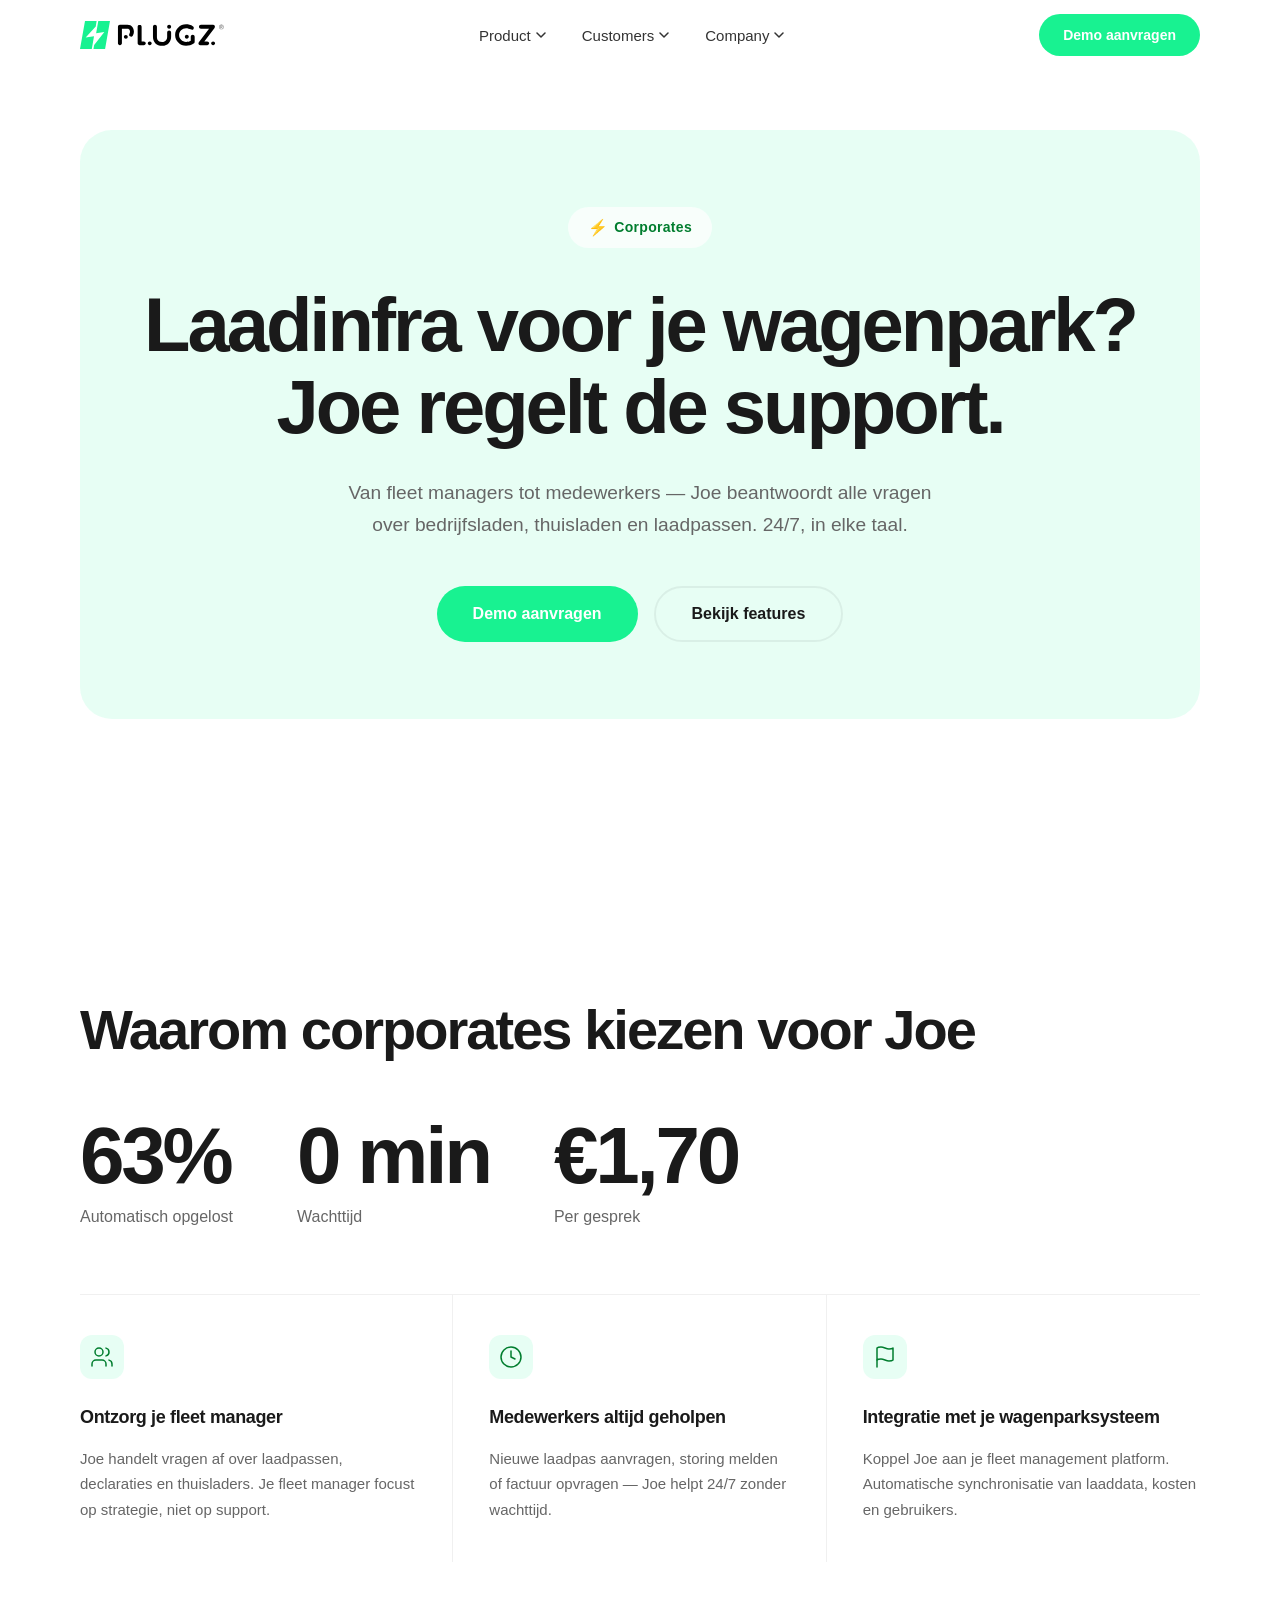
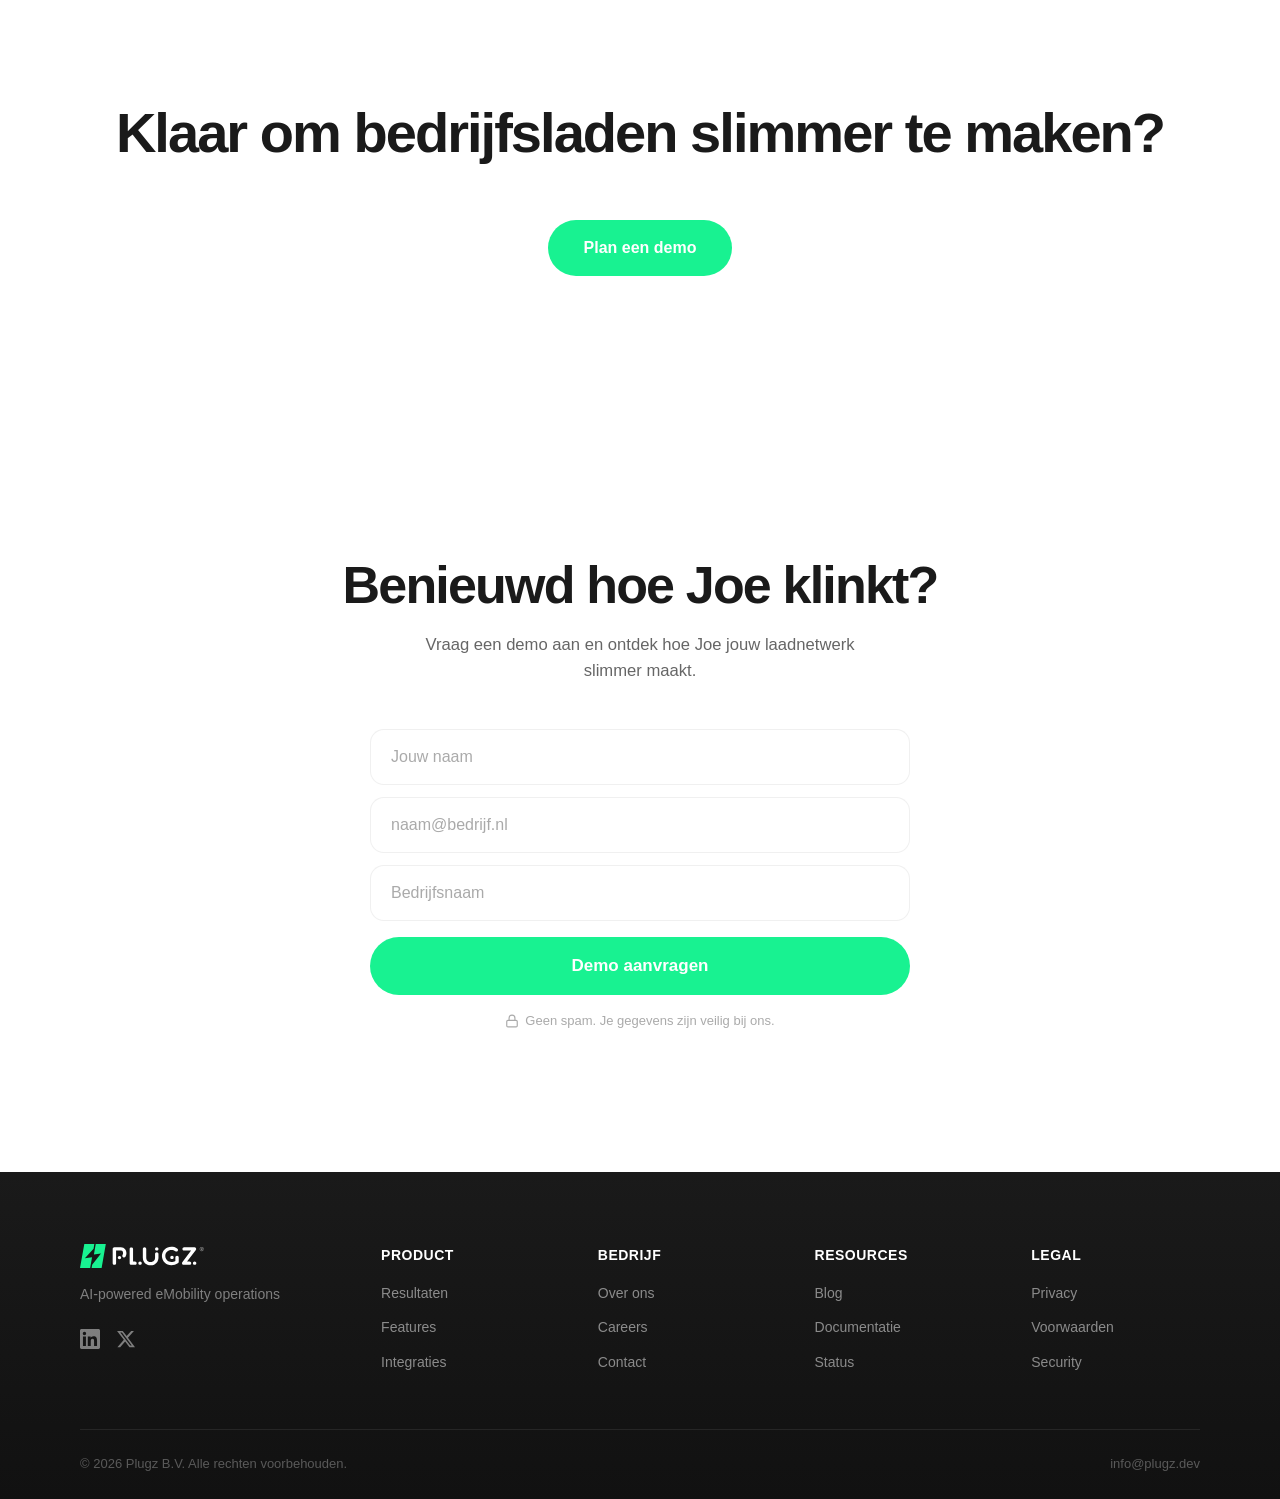
==== corporates.html @ e0ba9729 "Initial commit: Joe eMobility Voice Agent landing page Full static website for joe.plugz.dev includi" ====
<!DOCTYPE html>
<html lang="nl">
<head>
  <meta charset="UTF-8">
  <meta name="viewport" content="width=device-width, initial-scale=1.0">
  <title>Joe voor Corporates — AI Voice Agent | Plugz</title>
  <meta name="description" content="Joe is de AI voice agent voor corporates. Wagenparkbeheer, bedrijfsladen en thuisladen — 24/7 support voor fleet managers en medewerkers.">
  <meta property="og:title" content="Joe voor Corporates — AI Voice Agent | Plugz">
  <meta property="og:description" content="Joe beantwoordt alle vragen over bedrijfsladen, thuisladen en laadpassen. 24/7, in elke taal.">
  <meta property="og:url" content="https://joe.plugz.dev/corporates">
  <meta property="og:type" content="website">
  <meta property="og:image" content="https://joe.plugz.dev/assets/plugz-icon.svg">
  <meta name="twitter:card" content="summary_large_image">
  <meta name="theme-color" content="#18F291">
  <link rel="icon" href="assets/plugz-icon.svg" type="image/svg+xml">
  <link rel="stylesheet" href="styles.css">
</head>
<body>

  <!-- ===== NAVIGATION ===== -->
  <nav class="nav" role="navigation" aria-label="Hoofdnavigatie">
    <div class="container nav-inner">
      <a href="index.html" class="nav-logo" aria-label="Plugz home">
        <img src="assets/plugz-vol-zwart.svg" alt="Plugz" height="28">
      </a>

      <div class="nav-links">
        <div class="nav-dropdown">
          <button class="nav-dropdown-trigger">Product <svg width="10" height="6" viewBox="0 0 10 6" fill="none"><path d="M1 1l4 4 4-4" stroke="currentColor" stroke-width="1.5" stroke-linecap="round" stroke-linejoin="round"/></svg></button>
          <div class="nav-dropdown-menu">
            <a href="index.html#resultaten" class="dropdown-item">
              <strong>Resultaten</strong>
              <span>Bewezen resultaat op schaal</span>
            </a>
            <a href="index.html#features" class="dropdown-item">
              <strong>Features</strong>
              <span>Platform, dashboard &amp; monitoring</span>
            </a>
            <a href="index.html#integraties" class="dropdown-item">
              <strong>Integraties</strong>
              <span>CPMS, CRM &amp; telefonie</span>
            </a>
          </div>
        </div>
        <div class="nav-dropdown">
          <button class="nav-dropdown-trigger nav-dropdown-trigger--active">Customers <svg width="10" height="6" viewBox="0 0 10 6" fill="none"><path d="M1 1l4 4 4-4" stroke="currentColor" stroke-width="1.5" stroke-linecap="round" stroke-linejoin="round"/></svg></button>
          <div class="nav-dropdown-menu nav-mega-menu">
            <div class="mega-menu-grid">
              <span class="mega-menu-label">Industries</span>
              <a href="cpms.html" class="dropdown-item">
                <strong>Charge Point Management Systems</strong>
                <span>Software backends &amp; CPMS-platforms</span>
              </a>
              <a href="cpo.html" class="dropdown-item">
                <strong>Charge Point Operators</strong>
                <span>Laadpunt exploitanten &amp; netwerken</span>
              </a>
              <a href="overheid.html" class="dropdown-item">
                <strong>Overheid &amp; Gemeente</strong>
                <span>Publieke laadinfrastructuur</span>
              </a>
              <a href="corporates.html" class="dropdown-item">
                <strong>Corporates</strong>
                <span>Wagenparkbeheer &amp; bedrijfsladen</span>
              </a>
            </div>
          </div>
        </div>
        <div class="nav-dropdown">
          <button class="nav-dropdown-trigger">Company <svg width="10" height="6" viewBox="0 0 10 6" fill="none"><path d="M1 1l4 4 4-4" stroke="currentColor" stroke-width="1.5" stroke-linecap="round" stroke-linejoin="round"/></svg></button>
          <div class="nav-dropdown-menu">
            <a href="index.html#over-ons" class="dropdown-item">
              <strong>Over ons</strong>
              <span>Ons team en onze missie</span>
            </a>
            <a href="careers.html" class="dropdown-item">
              <strong>Careers</strong>
              <span>Werk bij Plugz</span>
            </a>
            <a href="index.html#contact" class="dropdown-item">
              <strong>Contact</strong>
              <span>Neem contact op</span>
            </a>
            <a href="blog.html" class="dropdown-item">
              <strong>Blog</strong>
              <span>Nieuws &amp; inzichten</span>
            </a>
          </div>
        </div>
      </div>

      <a href="#contact" class="btn-nav">Demo aanvragen</a>

      <button class="hamburger" aria-label="Menu openen" aria-expanded="false">
        <span></span>
        <span></span>
        <span></span>
      </button>
    </div>
  </nav>

  <!-- Mobile menu -->
  <div class="mobile-menu" role="dialog" aria-label="Mobiel menu">
    <div class="mobile-menu-section">
      <span class="mobile-menu-label">Product</span>
      <a href="index.html#resultaten">Resultaten</a>
      <a href="index.html#features">Features</a>
      <a href="index.html#integraties">Integraties</a>
    </div>
    <div class="mobile-menu-section">
      <span class="mobile-menu-label">Customers</span>
      <a href="cpms.html">Charge Point Management Systems</a>
      <a href="cpo.html">Charge Point Operators</a>
      <a href="overheid.html">Overheid &amp; Gemeente</a>
      <a href="corporates.html">Corporates</a>
    </div>
    <div class="mobile-menu-section">
      <span class="mobile-menu-label">Company</span>
      <a href="index.html#over-ons">Over ons</a>
      <a href="careers.html">Careers</a>
      <a href="index.html#contact">Contact</a>
      <a href="blog.html">Blog</a>
    </div>
    <a href="#contact" class="btn-primary">Demo aanvragen</a>
  </div>

  <!-- ===== HERO ===== -->
  <section class="hero" id="hero">
    <div class="container">
      <div class="hero-card fade-in">
        <span class="hero-badge"><span class="hero-badge-icon">&#9889;</span> Corporates</span>

        <h1 class="hero-heading">
          Laadinfra voor je wagenpark? Joe regelt de support.
        </h1>

        <p class="hero-sub">
          Van fleet managers tot medewerkers — Joe beantwoordt alle vragen over bedrijfsladen, thuisladen en laadpassen. 24/7, in elke taal.
        </p>

        <div class="hero-ctas">
          <a href="#contact" class="btn-primary">Demo aanvragen</a>
          <a href="index.html#features" class="btn-secondary">Bekijk features</a>
        </div>
      </div>
    </div>
  </section>

  <!-- ===== PROBLEM / BENEFITS ===== -->
  <section class="problem" id="benefits">
    <div class="container">
      <h2 class="problem-heading fade-in">Waarom corporates kiezen voor Joe</h2>

      <div class="problem-stats fade-in">
        <div class="problem-stat">
          <div class="problem-stat-number" data-target="92" data-suffix="%" data-decimals="0">0%</div>
          <p class="problem-stat-label">Automatisch opgelost</p>
        </div>
        <div class="problem-stat">
          <div class="problem-stat-number">0 min</div>
          <p class="problem-stat-label">Wachttijd</p>
        </div>
        <div class="problem-stat">
          <div class="problem-stat-number" data-target="2.50" data-prefix="&euro;" data-suffix="" data-decimals="2" data-comma="true">&euro;0,00</div>
          <p class="problem-stat-label">Per gesprek</p>
        </div>
      </div>

      <div class="problem-cards fade-in">
        <div class="problem-card">
          <div class="problem-card-icon">
            <svg width="24" height="24" viewBox="0 0 24 24" fill="none" stroke="currentColor" stroke-width="1.5" stroke-linecap="round" stroke-linejoin="round"><path d="M16 21v-2a4 4 0 0 0-4-4H6a4 4 0 0 0-4 4v2"/><circle cx="9" cy="7" r="4"/><path d="M22 21v-2a4 4 0 0 0-3-3.87"/><path d="M16 3.13a4 4 0 0 1 0 7.75"/></svg>
          </div>
          <h3>Ontzorg je fleet manager</h3>
          <p>Joe handelt vragen af over laadpassen, declaraties en thuisladers. Je fleet manager focust op strategie, niet op support.</p>
        </div>
        <div class="problem-card">
          <div class="problem-card-icon">
            <svg width="24" height="24" viewBox="0 0 24 24" fill="none" stroke="currentColor" stroke-width="1.5" stroke-linecap="round" stroke-linejoin="round"><circle cx="12" cy="12" r="10"/><polyline points="12 6 12 12 16 14"/></svg>
          </div>
          <h3>Medewerkers altijd geholpen</h3>
          <p>Nieuwe laadpas aanvragen, storing melden of factuur opvragen — Joe helpt 24/7 zonder wachttijd.</p>
        </div>
        <div class="problem-card">
          <div class="problem-card-icon">
            <svg width="24" height="24" viewBox="0 0 24 24" fill="none" stroke="currentColor" stroke-width="1.5" stroke-linecap="round" stroke-linejoin="round"><path d="M4 15s1-1 4-1 5 2 8 2 4-1 4-1V3s-1 1-4 1-5-2-8-2-4 1-4 1z"/><line x1="4" y1="22" x2="4" y2="15"/></svg>
          </div>
          <h3>Integratie met je wagenparksysteem</h3>
          <p>Koppel Joe aan je fleet management platform. Automatische synchronisatie van laaddata, kosten en gebruikers.</p>
        </div>
      </div>
    </div>
  </section>

  <!-- ===== BREAK CTA ===== -->
  <section class="problem" style="padding-top: 0;">
    <div class="container" style="text-align: center;">
      <h2 class="problem-heading fade-in">Klaar om bedrijfsladen slimmer te maken?</h2>
      <div class="hero-ctas fade-in" style="justify-content: center; margin-top: 2rem;">
        <a href="#contact" class="btn-primary">Plan een demo</a>
      </div>
    </div>
  </section>

  <!-- ===== CTA / FORM ===== -->
  <section class="cta" id="contact">
    <div class="container">
      <h2 class="section-heading fade-in">Benieuwd hoe Joe klinkt?</h2>
      <p class="cta-sub fade-in">
        Vraag een demo aan en ontdek hoe Joe jouw laadnetwerk slimmer maakt.
      </p>

      <div id="form-container">
        <form class="cta-form fade-in" id="demo-form" action="#" novalidate>
          <div class="form-fields">
            <input type="text" name="firstname" placeholder="Jouw naam" required aria-label="Naam">
            <input type="email" name="email" placeholder="naam@bedrijf.nl" required aria-label="E-mailadres">
            <input type="text" name="company" placeholder="Bedrijfsnaam" required aria-label="Bedrijfsnaam">
          </div>
          <button type="submit" class="btn-primary btn-submit">Demo aanvragen</button>
        </form>
        <p class="form-error" id="form-error"></p>
      </div>

      <div class="form-success" id="form-success">
        <div class="form-success-icon">&#10003;</div>
        <h3>Bedankt!</h3>
        <p>We nemen snel contact op.</p>
      </div>

      <p class="trust-text fade-in">
        <svg viewBox="0 0 24 24" fill="none" stroke="currentColor" stroke-width="2" stroke-linecap="round" stroke-linejoin="round" aria-hidden="true"><rect x="3" y="11" width="18" height="11" rx="2" ry="2"/><path d="M7 11V7a5 5 0 0 1 10 0v4"/></svg>
        Geen spam. Je gegevens zijn veilig bij ons.
      </p>
    </div>
  </section>

  <!-- ===== FOOTER ===== -->
  <footer class="footer">
    <div class="container">
      <div class="footer-top">
        <div class="footer-brand-col">
          <a href="index.html" class="footer-logo" aria-label="Plugz home">
            <img src="assets/plugz-vol-wit.svg" alt="Plugz" height="24">
          </a>
          <p class="footer-tagline">AI-powered eMobility operations</p>
          <div class="footer-socials">
            <a href="#" aria-label="LinkedIn"><svg width="20" height="20" viewBox="0 0 24 24" fill="currentColor"><path d="M20.447 20.452h-3.554v-5.569c0-1.328-.027-3.037-1.852-3.037-1.853 0-2.136 1.445-2.136 2.939v5.667H9.351V9h3.414v1.561h.046c.477-.9 1.637-1.85 3.37-1.85 3.601 0 4.267 2.37 4.267 5.455v6.286zM5.337 7.433a2.062 2.062 0 0 1-2.063-2.065 2.064 2.064 0 1 1 2.063 2.065zm1.782 13.019H3.555V9h3.564v11.452zM22.225 0H1.771C.792 0 0 .774 0 1.729v20.542C0 23.227.792 24 1.771 24h20.451C23.2 24 24 23.227 24 22.271V1.729C24 .774 23.2 0 22.222 0h.003z"/></svg></a>
            <a href="#" aria-label="Twitter/X"><svg width="20" height="20" viewBox="0 0 24 24" fill="currentColor"><path d="M18.244 2.25h3.308l-7.227 8.26 8.502 11.24H16.17l-5.214-6.817L4.99 21.75H1.68l7.73-8.835L1.254 2.25H8.08l4.713 6.231zm-1.161 17.52h1.833L7.084 4.126H5.117z"/></svg></a>
          </div>
        </div>
        <div class="footer-col">
          <h4>Product</h4>
          <a href="index.html#resultaten">Resultaten</a>
          <a href="index.html#features">Features</a>
          <a href="index.html#integraties">Integraties</a>
        </div>
        <div class="footer-col">
          <h4>Bedrijf</h4>
          <a href="index.html#over-ons">Over ons</a>
          <a href="careers.html">Careers</a>
          <a href="index.html#contact">Contact</a>
        </div>
        <div class="footer-col">
          <h4>Resources</h4>
          <a href="blog.html">Blog</a>
          <a href="#">Documentatie</a>
          <a href="#">Status</a>
        </div>
        <div class="footer-col">
          <h4>Legal</h4>
          <a href="privacy.html">Privacy</a>
          <a href="voorwaarden.html">Voorwaarden</a>
          <a href="#">Security</a>
        </div>
      </div>
    </div>
    <div class="footer-bottom-bar">
      <div class="container footer-bottom-inner">
        <span>&copy; 2026 Plugz B.V. Alle rechten voorbehouden.</span>
        <span class="footer-email">info@plugz.dev</span>
      </div>
    </div>
  </footer>

  <script src="main.js"></script>
</body>
</html>
---- styles.css ----
/* ===== Design Tokens ===== */
:root {
  --green: #18F291;
  --green-light: #58F1B2;
  --green-dark: #007D2E;
  --green-subtle: rgba(24, 242, 145, 0.10);
  --green-glow: rgba(24, 242, 145, 0.25);

  --bg: #FFFFFF;
  --heading: #1a1a1a;
  --body: #333333;
  --muted: #666666;
  --border: rgba(0, 0, 0, 0.06);
  --footer-bg: #1a1a1a;

  --radius-card: 24px;
  --radius-pill: 9999px;
  --radius-input: 14px;

  --shadow-sm: 0 1px 3px rgba(0,0,0,0.04);
  --shadow-card: 0 4px 24px rgba(0,0,0,0.04), 0 1px 2px rgba(0,0,0,0.02);
  --shadow-hover: 0 12px 40px rgba(0,0,0,0.08);
  --shadow-btn: 0 4px 16px rgba(24, 242, 145, 0.3);

  --font: -apple-system, BlinkMacSystemFont, "Segoe UI", Roboto, "Helvetica Neue", Arial, sans-serif;
  --font-hero: clamp(42px, 7vw, 76px);
  --font-section: clamp(32px, 5vw, 52px);
  --font-body: clamp(16px, 1.1vw, 18px);

  --section-py: clamp(80px, 12vw, 140px);
  --section-px: clamp(20px, 4vw, 40px);
  --max-width: 1200px;
  --ease: cubic-bezier(0.4, 0, 0.2, 1);
}

/* ===== Reset ===== */
*, *::before, *::after { box-sizing: border-box; margin: 0; padding: 0; }
html { scroll-behavior: smooth; }
body {
  font-family: var(--font);
  font-size: var(--font-body);
  line-height: 1.6;
  color: var(--body);
  background: var(--bg);
  -webkit-font-smoothing: antialiased;
  -moz-osx-font-smoothing: grayscale;
}
img, svg { max-width: 100%; display: block; }
a { color: inherit; text-decoration: none; }
ul { list-style: none; }
button, input { font-family: inherit; font-size: inherit; border: none; outline: none; background: none; }

/* ===== Container ===== */
.container {
  max-width: var(--max-width);
  margin: 0 auto;
  padding: 0 var(--section-px);
}

section {
  padding: var(--section-py) 0;
  scroll-margin-top: 100px;
}

/* ===== Fade-in ===== */
.fade-in {
  opacity: 0;
  transform: translateY(24px);
  transition: opacity 700ms var(--ease), transform 700ms var(--ease);
}
.fade-in.visible {
  opacity: 1;
  transform: translateY(0);
}

/* ===== NAVIGATION ===== */
.nav {
  position: fixed;
  top: 0;
  left: 0;
  right: 0;
  z-index: 1000;
  padding: 14px 0;
  transition: background 300ms var(--ease), box-shadow 300ms var(--ease), padding 300ms var(--ease);
}

.nav.scrolled {
  background: rgba(255, 255, 255, 0.92);
  backdrop-filter: blur(16px);
  -webkit-backdrop-filter: blur(16px);
  box-shadow: 0 1px 0 var(--border);
  padding: 10px 0;
}

.nav-inner {
  display: flex;
  align-items: center;
  justify-content: space-between;
}

.nav-logo img {
  height: 28px;
  width: auto;
}

.nav-links {
  display: flex;
  align-items: center;
  gap: 36px;
}

.nav-links a {
  font-size: 15px;
  font-weight: 500;
  color: var(--body);
  transition: color 200ms var(--ease);
  position: relative;
}

.nav-links a:hover { color: var(--heading); }

.nav-links a::after {
  content: '';
  position: absolute;
  bottom: -4px;
  left: 0;
  width: 0;
  height: 2px;
  background: var(--green);
  border-radius: 1px;
  transition: width 200ms var(--ease);
}

.nav-links a:hover::after { width: 100%; }

.nav-link-simple {
  font-size: 15px;
  font-weight: 500;
  color: var(--body);
  transition: color 200ms var(--ease);
}
.nav-link-simple:hover { color: var(--heading); }

/* Dropdown navigation */
.nav-dropdown {
  position: relative;
}

.nav-dropdown-trigger {
  font-size: 15px;
  font-weight: 500;
  color: var(--body);
  cursor: pointer;
  display: flex;
  align-items: center;
  gap: 5px;
  padding: 4px 0;
  transition: color 200ms var(--ease);
}

.nav-dropdown-trigger:hover { color: var(--heading); }

.nav-dropdown-trigger svg {
  transition: transform 200ms var(--ease);
  display: inline-block;
}

.nav-dropdown:hover .nav-dropdown-trigger svg {
  transform: rotate(180deg);
}

.nav-dropdown-menu {
  position: absolute;
  top: calc(100% + 12px);
  left: 50%;
  transform: translateX(-50%);
  min-width: 280px;
  background: rgba(30, 30, 30, 0.95);
  backdrop-filter: blur(20px);
  -webkit-backdrop-filter: blur(20px);
  border-radius: 16px;
  padding: 12px;
  opacity: 0;
  visibility: hidden;
  transform: translateX(-50%) translateY(8px);
  transition: opacity 200ms var(--ease), visibility 200ms var(--ease), transform 200ms var(--ease);
  z-index: 100;
}

.nav-dropdown:hover .nav-dropdown-menu {
  opacity: 1;
  visibility: visible;
  transform: translateX(-50%) translateY(0);
}

.nav-dropdown-menu .dropdown-item {
  display: block;
  padding: 12px 16px;
  border-radius: 10px;
  transition: background 150ms var(--ease);
}

.nav-dropdown-menu .dropdown-item:hover {
  background: rgba(255, 255, 255, 0.08);
}

.nav-dropdown-menu .dropdown-item::after {
  display: none;
}

.nav-dropdown-menu .dropdown-item strong {
  display: block;
  font-size: 14px;
  font-weight: 600;
  color: #fff;
  margin-bottom: 2px;
}

.nav-dropdown-menu .dropdown-item span {
  font-size: 13px;
  color: rgba(255, 255, 255, 0.5);
}

/* Mega menu (Customers) */
.nav-mega-menu {
  min-width: 360px;
}

.mega-menu-grid {
  display: flex;
  flex-direction: column;
}

.mega-menu-label {
  font-size: 11px;
  font-weight: 700;
  text-transform: uppercase;
  letter-spacing: 1px;
  color: rgba(255, 255, 255, 0.35);
  padding: 8px 16px 4px;
}

/* Mobile menu sections */
.mobile-menu-section {
  display: flex;
  flex-direction: column;
  gap: 16px;
  width: 100%;
  max-width: 300px;
}

.mobile-menu-label {
  font-size: 11px;
  font-weight: 700;
  text-transform: uppercase;
  letter-spacing: 1px;
  color: var(--muted);
}

.mobile-menu-section a {
  font-size: 18px;
  font-weight: 600;
  color: var(--heading);
}

.btn-nav {
  display: inline-flex;
  align-items: center;
  justify-content: center;
  height: 42px;
  padding: 0 24px;
  background: var(--green);
  color: #fff;
  font-weight: 600;
  font-size: 14px;
  border-radius: var(--radius-pill);
  transition: transform 200ms var(--ease), box-shadow 200ms var(--ease);
  cursor: pointer;
}

.btn-nav:hover {
  transform: translateY(-1px);
  box-shadow: var(--shadow-btn);
}

/* Hamburger */
.hamburger {
  display: none;
  flex-direction: column;
  gap: 5px;
  cursor: pointer;
  padding: 4px;
  z-index: 1001;
}

.hamburger span {
  display: block;
  width: 24px;
  height: 2px;
  background: var(--heading);
  border-radius: 2px;
  transition: transform 300ms var(--ease), opacity 300ms var(--ease);
}

.hamburger.active span:nth-child(1) { transform: rotate(45deg) translate(5px, 5px); }
.hamburger.active span:nth-child(2) { opacity: 0; }
.hamburger.active span:nth-child(3) { transform: rotate(-45deg) translate(5px, -5px); }

/* Mobile menu */
.mobile-menu {
  display: none;
  position: fixed;
  inset: 0;
  background: rgba(255, 255, 255, 0.98);
  backdrop-filter: blur(20px);
  -webkit-backdrop-filter: blur(20px);
  z-index: 999;
  flex-direction: column;
  align-items: center;
  justify-content: center;
  gap: 32px;
  opacity: 0;
  transition: opacity 300ms var(--ease);
}

.mobile-menu.open {
  display: flex;
  opacity: 1;
}

.mobile-menu a {
  font-size: 22px;
  font-weight: 600;
  color: var(--heading);
}

@media (max-width: 768px) {
  .nav-links, .btn-nav { display: none; }
  .hamburger { display: flex; }
}

/* ===== HERO ===== */
.hero {
  padding-top: 130px;
  padding-bottom: var(--section-py);
  text-align: center;
}

.hero-card {
  background: var(--green-subtle);
  border-radius: 32px;
  padding: clamp(48px, 6vw, 80px) clamp(32px, 5vw, 72px);
  position: relative;
  overflow: hidden;
  max-width: 1200px;
  margin: 0 auto;
}

.hero-badge {
  display: inline-flex;
  align-items: center;
  gap: 6px;
  padding: 8px 20px;
  background: rgba(255, 255, 255, 0.7);
  color: var(--green-dark);
  font-size: 14px;
  font-weight: 600;
  border-radius: var(--radius-pill);
  margin-bottom: 36px;
  letter-spacing: 0.3px;
}

.hero-badge-icon {
  font-size: 16px;
}

.hero-heading {
  font-size: var(--font-hero);
  font-weight: 700;
  line-height: 1.08;
  letter-spacing: -0.04em;
  color: var(--heading);
  margin-bottom: 28px;
}

/* ===== Rotating words — Neople style ===== */
.rotating-container {
  display: block;
  position: relative;
  height: 1.12em;
  overflow: hidden;
  clip-path: inset(0);
  margin-bottom: 4px;
}

.rotating-track {
  display: block;
  position: relative;
  transition: transform 500ms cubic-bezier(0.68, -0.3, 0.32, 1.3);
}

.rotating-word {
  display: block;
  height: 1.12em;
  line-height: 1.12;
  white-space: nowrap;
}

.rotating-word .highlight-bg {
  background: linear-gradient(135deg, rgba(24, 242, 145, 0.12) 0%, rgba(88, 241, 178, 0.08) 100%);
  border-radius: 14px;
  padding: 0 18px;
  display: inline-block;
}

.hero-static {
  display: block;
  margin-top: 0;
}

.hero-sub {
  font-size: clamp(17px, 1.5vw, 20px);
  color: var(--muted);
  max-width: 620px;
  margin: 0 auto 44px;
  line-height: 1.7;
}

.hero-ctas {
  display: flex;
  align-items: center;
  justify-content: center;
  gap: 16px;
  flex-wrap: wrap;
}

/* ===== Buttons ===== */
.btn-primary {
  display: inline-flex;
  align-items: center;
  justify-content: center;
  height: 56px;
  padding: 0 36px;
  background: var(--green);
  color: #fff;
  font-weight: 600;
  font-size: 16px;
  border-radius: var(--radius-pill);
  cursor: pointer;
  transition: transform 200ms var(--ease), box-shadow 200ms var(--ease);
  border: none;
}

.btn-primary:hover {
  transform: translateY(-2px);
  box-shadow: var(--shadow-btn);
}

.btn-secondary {
  display: inline-flex;
  align-items: center;
  justify-content: center;
  height: 56px;
  padding: 0 36px;
  background: transparent;
  color: var(--heading);
  font-weight: 600;
  font-size: 16px;
  border: 2px solid var(--border);
  border-radius: var(--radius-pill);
  cursor: pointer;
  transition: border-color 200ms var(--ease), transform 200ms var(--ease), background 200ms var(--ease);
}

.btn-secondary:hover {
  border-color: var(--green);
  background: var(--green-subtle);
  transform: translateY(-2px);
}

/* ===== SOCIAL PROOF ===== */
.social-proof {
  padding: 48px 0 56px;
  border-bottom: 1px solid var(--border);
}

.social-proof-label {
  text-align: center;
  font-size: 13px;
  color: #aaa;
  text-transform: uppercase;
  letter-spacing: 2.5px;
  margin-bottom: 28px;
  font-weight: 500;
}

.social-proof-logos {
  display: flex;
  align-items: center;
  justify-content: center;
  gap: clamp(20px, 3.5vw, 44px);
  flex-wrap: wrap;
}

.social-proof-logos img {
  height: 28px;
  width: auto;
  opacity: 0.45;
  filter: grayscale(100%);
  transition: opacity 300ms var(--ease), filter 300ms var(--ease);
}

.social-proof-logos img:hover {
  opacity: 0.8;
  filter: grayscale(0%);
}

/* ===== PROBLEM ===== */
.problem { text-align: left; }

.section-heading {
  font-size: var(--font-section);
  font-weight: 700;
  letter-spacing: -0.035em;
  color: var(--heading);
  line-height: 1.15;
  margin-bottom: 48px;
}

.problem-heading {
  font-size: clamp(36px, 5vw, 56px);
  font-weight: 700;
  letter-spacing: -0.035em;
  color: var(--heading);
  line-height: 1.1;
  margin-bottom: 56px;
}

.problem-stats {
  display: flex;
  gap: clamp(32px, 5vw, 80px);
  margin-bottom: 64px;
}

.problem-stat-number {
  font-size: clamp(48px, 7vw, 80px);
  font-weight: 700;
  color: var(--heading);
  line-height: 1;
  letter-spacing: -0.04em;
  margin-bottom: 8px;
}

.problem-stat-label {
  font-size: 16px;
  color: var(--muted);
}

.problem-cards {
  display: grid;
  grid-template-columns: repeat(3, 1fr);
  border-top: 1px solid var(--border);
}

.problem-card {
  padding: 40px 36px;
  border-right: 1px solid var(--border);
}

.problem-card:last-child {
  border-right: none;
  padding-right: 0;
}

.problem-card:first-child {
  padding-left: 0;
}

.problem-card-icon {
  width: 44px;
  height: 44px;
  border-radius: 12px;
  background: var(--green-subtle);
  display: flex;
  align-items: center;
  justify-content: center;
  margin-bottom: 24px;
  color: var(--green-dark);
}

.problem-card h3 {
  font-size: 18px;
  font-weight: 600;
  color: var(--heading);
  margin-bottom: 14px;
  letter-spacing: -0.02em;
}

.problem-card p {
  font-size: 15px;
  color: var(--muted);
  line-height: 1.7;
}

/* ===== BREAK CTA ===== */
.break-cta {
  padding: 0;
}

.break-cta-inner {
  background: linear-gradient(135deg, #0a2e1a 0%, #0d4a28 40%, #0f5e30 100%);
  border-radius: 0;
  padding: clamp(80px, 10vw, 140px) clamp(32px, 5vw, 80px);
  text-align: center;
  position: relative;
  overflow: hidden;
}

.break-cta-inner::before {
  content: '';
  position: absolute;
  top: -50%;
  left: -20%;
  width: 140%;
  height: 200%;
  background: radial-gradient(ellipse at 30% 50%, rgba(24, 242, 145, 0.12) 0%, transparent 60%);
  pointer-events: none;
}

.break-cta-badge {
  display: inline-flex;
  align-items: center;
  padding: 6px 16px;
  background: rgba(24, 242, 145, 0.15);
  color: var(--green);
  font-size: 13px;
  font-weight: 600;
  border-radius: var(--radius-pill);
  margin-bottom: 28px;
  letter-spacing: 0.5px;
  position: relative;
}

.break-cta-heading {
  font-size: clamp(32px, 5vw, 52px);
  font-weight: 700;
  color: #fff;
  letter-spacing: -0.035em;
  line-height: 1.1;
  margin-bottom: 20px;
  max-width: 700px;
  margin-left: auto;
  margin-right: auto;
  position: relative;
}

.break-cta-sub {
  font-size: clamp(16px, 1.3vw, 18px);
  color: rgba(255, 255, 255, 0.7);
  max-width: 560px;
  margin: 0 auto 40px;
  line-height: 1.7;
  position: relative;
}

.btn-break {
  position: relative;
}

/* ===== FEATURES ===== */
.features { text-align: center; }

.features-badge {
  display: inline-flex;
  align-items: center;
  padding: 8px 20px;
  background: var(--green-subtle);
  color: var(--green-dark);
  font-size: 14px;
  font-weight: 600;
  border-radius: var(--radius-pill);
  margin-bottom: 20px;
  letter-spacing: 0.3px;
}

.features-ecosystem {
  display: grid;
  grid-template-columns: 1fr 1.2fr;
  gap: 48px;
  text-align: left;
  align-items: start;
  margin-top: 16px;
}

.features-tabs {
  display: flex;
  flex-direction: column;
  gap: 0;
}

.feature-tab {
  display: block;
  text-align: left;
  padding: 28px 24px;
  border-left: 3px solid var(--border);
  cursor: pointer;
  transition: border-color 300ms var(--ease), background 300ms var(--ease);
  width: 100%;
}

.feature-tab:hover {
  background: rgba(0, 0, 0, 0.02);
}

.feature-tab.active {
  border-left-color: var(--green);
  background: var(--green-subtle);
}

.feature-tab h3 {
  font-size: 18px;
  font-weight: 600;
  color: var(--heading);
  margin-bottom: 8px;
  letter-spacing: -0.02em;
}

.feature-tab p {
  font-size: 14px;
  color: var(--muted);
  line-height: 1.6;
}

/* Feature visual panels */
.features-visual {
  position: relative;
  min-height: 400px;
}

.feature-visual-panel {
  display: none;
  animation: fadeUp 400ms var(--ease);
}

.feature-visual-panel.active {
  display: block;
}

.visual-mockup {
  background: linear-gradient(145deg, #e8faf0 0%, #d4f5e3 50%, #c8f0d8 100%);
  border-radius: var(--radius-card);
  padding: 32px;
  min-height: 400px;
  display: flex;
  align-items: center;
  justify-content: center;
}

/* Chat mockup */
.visual-chat {
  width: 100%;
  max-width: 360px;
  display: flex;
  flex-direction: column;
  gap: 12px;
}

.chat-header {
  font-size: 16px;
  font-weight: 600;
  color: var(--heading);
  padding: 12px 16px;
  background: #fff;
  border-radius: 16px;
  display: flex;
  align-items: center;
  gap: 8px;
  box-shadow: var(--shadow-sm);
}

.chat-status {
  width: 8px;
  height: 8px;
  border-radius: 50%;
  background: var(--green);
  display: inline-block;
}

.chat-label {
  font-size: 12px;
  font-weight: 400;
  color: var(--muted);
  margin-left: auto;
}

.chat-bubble {
  padding: 12px 16px;
  border-radius: 16px;
  font-size: 13px;
  line-height: 1.5;
  max-width: 85%;
  box-shadow: var(--shadow-sm);
}

.chat-bubble.agent {
  background: #fff;
  color: var(--body);
  align-self: flex-start;
}

.chat-bubble.user {
  background: var(--green);
  color: #fff;
  align-self: flex-end;
}

.chat-bubble.resolved {
  border: 1.5px solid var(--green);
}

/* Dashboard mockup */
.visual-dashboard {
  width: 100%;
}

.dash-row {
  display: flex;
  gap: 16px;
  margin-bottom: 28px;
}

.dash-kpi {
  flex: 1;
  background: #fff;
  border-radius: 16px;
  padding: 20px 16px;
  text-align: center;
  box-shadow: var(--shadow-sm);
}

.dash-kpi-num {
  display: block;
  font-size: 28px;
  font-weight: 700;
  color: var(--heading);
  letter-spacing: -0.03em;
}

.dash-kpi-label {
  display: block;
  font-size: 11px;
  color: var(--muted);
  margin-top: 4px;
}

.dash-bar-chart {
  display: flex;
  align-items: flex-end;
  gap: 8px;
  height: 120px;
  background: #fff;
  border-radius: 16px;
  padding: 20px 16px;
  box-shadow: var(--shadow-sm);
}

.dash-bar {
  flex: 1;
  background: linear-gradient(to top, var(--green), var(--green-light));
  border-radius: 6px 6px 0 0;
  min-height: 10px;
}

/* Monitoring mockup */
.visual-monitoring {
  width: 100%;
}

.monitor-header {
  font-size: 16px;
  font-weight: 600;
  color: var(--heading);
  margin-bottom: 16px;
  background: #fff;
  padding: 16px 20px;
  border-radius: 16px;
  box-shadow: var(--shadow-sm);
}

.monitor-grid {
  display: grid;
  grid-template-columns: repeat(3, 1fr);
  gap: 8px;
  margin-bottom: 16px;
}

.monitor-node {
  background: #fff;
  padding: 14px 16px;
  border-radius: 12px;
  display: flex;
  align-items: center;
  justify-content: space-between;
  font-size: 13px;
  font-weight: 600;
  color: var(--heading);
  box-shadow: var(--shadow-sm);
}

.monitor-dot {
  width: 10px;
  height: 10px;
  border-radius: 50%;
}

.monitor-dot.green { background: var(--green); }
.monitor-dot.orange { background: #f59e0b; }
.monitor-dot.blue { background: #3b82f6; }

.monitor-alert {
  background: #fff;
  border: 1px solid #f59e0b;
  border-radius: 12px;
  padding: 14px 16px;
  font-size: 13px;
  color: #92400e;
  display: flex;
  align-items: center;
  gap: 10px;
  box-shadow: var(--shadow-sm);
}

.monitor-alert svg {
  flex-shrink: 0;
  color: #f59e0b;
}

/* ===== METRICS ===== */
.metrics {
  background: var(--bg);
  text-align: center;
}

.metrics-eyebrow {
  display: inline-flex;
  align-items: center;
  padding: 8px 20px;
  background: var(--green-subtle);
  color: var(--green-dark);
  font-size: 14px;
  font-weight: 600;
  border-radius: var(--radius-pill);
  margin-bottom: 20px;
  letter-spacing: 0.3px;
}

.metrics-bento {
  display: grid;
  grid-template-columns: repeat(3, 1fr);
  grid-template-rows: auto auto;
  gap: 16px;
  margin-top: 16px;
}

.bento-card {
  background: #f7f8fa;
  border-radius: var(--radius-card);
  padding: 48px 32px;
  text-align: center;
  transition: transform 300ms var(--ease), box-shadow 300ms var(--ease);
}

.bento-card:hover {
  transform: translateY(-3px);
  box-shadow: var(--shadow-card);
}

.bento-large {
  grid-column: span 1;
  background: var(--green-subtle);
}

.bento-accent {
  background: var(--heading);
}

.bento-accent .bento-number {
  color: var(--green);
}

.bento-accent .bento-label {
  color: rgba(255, 255, 255, 0.6);
}

.bento-number {
  font-size: clamp(40px, 5vw, 64px);
  font-weight: 700;
  color: var(--heading);
  line-height: 1;
  letter-spacing: -0.04em;
  margin-bottom: 10px;
}

.bento-label {
  font-size: 15px;
  color: var(--muted);
  font-weight: 500;
}

/* ===== INTEGRATION ===== */
.integration { text-align: center; }

.bento-features {
  display: grid;
  grid-template-columns: repeat(2, 1fr);
  gap: 16px;
  text-align: left;
  margin-top: 16px;
}

.bento-feature-card {
  background: #f7f8fa;
  border-radius: var(--radius-card);
  padding: 36px;
  transition: box-shadow 300ms var(--ease), transform 300ms var(--ease);
}

.bento-feature-card:hover {
  box-shadow: var(--shadow-card);
  transform: translateY(-2px);
}

.bento-feature-card h3 {
  font-size: 20px;
  font-weight: 600;
  color: var(--heading);
  margin-bottom: 10px;
  letter-spacing: -0.02em;
}

.bento-feature-card p {
  font-size: 15px;
  color: var(--muted);
  line-height: 1.65;
  margin-bottom: 24px;
}

.bento-feature-visual {
  margin-top: 0;
}

/* Channel pills */
.bento-channels {
  display: flex;
  gap: 8px;
  margin-bottom: 16px;
  flex-wrap: wrap;
}

.channel-pill {
  display: inline-flex;
  align-items: center;
  gap: 6px;
  padding: 8px 16px;
  background: #fff;
  border-radius: var(--radius-pill);
  font-size: 13px;
  font-weight: 500;
  color: var(--body);
  box-shadow: var(--shadow-sm);
}

.channel-pill svg {
  color: var(--green-dark);
}

/* Mini KPI row */
.bento-kpi-row {
  display: flex;
  gap: 12px;
  flex-wrap: wrap;
}

.bento-mini-kpi {
  display: inline-flex;
  align-items: center;
  gap: 6px;
  padding: 8px 16px;
  background: #fff;
  border-radius: 12px;
  font-size: 13px;
  color: var(--muted);
  box-shadow: var(--shadow-sm);
}

.bento-mini-kpi strong {
  color: var(--heading);
  font-weight: 700;
}

/* Action items */
.bento-actions {
  display: flex;
  flex-direction: column;
  gap: 6px;
}

.action-item {
  display: flex;
  align-items: center;
  gap: 10px;
  padding: 10px 16px;
  background: #fff;
  border-radius: 12px;
  font-size: 13px;
  font-weight: 500;
  color: var(--body);
  box-shadow: var(--shadow-sm);
}

.action-item svg {
  color: var(--muted);
  flex-shrink: 0;
}

.action-highlight {
  background: var(--green);
  color: #fff;
}

.action-highlight svg {
  color: #fff;
}

/* Tech badges */
.bento-tech-badges {
  display: flex;
  flex-wrap: wrap;
  gap: 8px;
}

.tech-badge {
  padding: 8px 16px;
  background: #fff;
  border-radius: var(--radius-pill);
  font-size: 13px;
  font-weight: 500;
  color: var(--body);
  box-shadow: var(--shadow-sm);
}

/* Integration groups */
.bento-integrations {
  display: flex;
  gap: 16px;
  flex-wrap: wrap;
}

.integration-group {
  flex: 1;
  min-width: 140px;
  background: #fff;
  border-radius: 16px;
  padding: 16px;
  box-shadow: var(--shadow-sm);
}

.integration-group-label {
  display: block;
  font-size: 11px;
  font-weight: 600;
  text-transform: uppercase;
  letter-spacing: 1px;
  color: var(--muted);
  margin-bottom: 10px;
}

.integration-logos {
  display: flex;
  align-items: center;
  gap: 8px;
  flex-wrap: wrap;
}

.int-logo {
  font-size: 12px;
  font-weight: 600;
  color: var(--body);
  padding: 4px 10px;
  background: #f0f0f0;
  border-radius: 6px;
}

.int-logo-plus {
  font-size: 16px;
  font-weight: 600;
  color: var(--muted);
}

/* Uptime */
.bento-uptime {
  display: flex;
  align-items: center;
  gap: 16px;
  flex-wrap: wrap;
}

.uptime-badge {
  padding: 10px 20px;
  background: #fff;
  border-radius: 12px;
  font-size: 14px;
  color: var(--muted);
  box-shadow: var(--shadow-sm);
}

.uptime-badge strong {
  color: var(--green-dark);
  font-weight: 700;
}

.uptime-status {
  display: inline-flex;
  align-items: center;
  gap: 6px;
  font-size: 13px;
  font-weight: 500;
  color: var(--green-dark);
  padding: 8px 16px;
  background: var(--green-subtle);
  border-radius: var(--radius-pill);
}

.uptime-status::before {
  content: '';
  width: 8px;
  height: 8px;
  border-radius: 50%;
  background: var(--green);
}

/* ===== TESTIMONIAL ===== */
.testimonial { text-align: center; }

.testimonial-card {
  border: 1px solid var(--border);
  border-radius: var(--radius-card);
  padding: clamp(44px, 5vw, 72px);
  max-width: 780px;
  margin: 0 auto;
  position: relative;
  overflow: hidden;
}

.testimonial-card::before {
  content: '';
  position: absolute;
  top: 0;
  left: 0;
  right: 0;
  height: 3px;
  background: linear-gradient(90deg, var(--green), var(--green-light));
}

.testimonial-quote-mark {
  font-size: 80px;
  color: var(--green);
  line-height: 1;
  font-family: Georgia, serif;
  opacity: 0.3;
  margin-bottom: -20px;
}

.testimonial-quote {
  font-size: clamp(24px, 3.5vw, 40px);
  font-weight: 700;
  color: var(--heading);
  letter-spacing: -0.03em;
  line-height: 1.25;
  margin-bottom: 28px;
}

.testimonial-author {
  display: flex;
  align-items: center;
  justify-content: center;
  gap: 8px;
  font-size: 16px;
}

.testimonial-author strong {
  color: var(--heading);
}

.testimonial-author span {
  color: var(--muted);
}

.testimonial-author span::before {
  content: '—';
  margin-right: 8px;
}

/* ===== ABOUT US ===== */
.about-us {
  background: #f7f8fa;
  text-align: center;
}

.about-badge {
  display: inline-flex;
  align-items: center;
  padding: 6px 18px;
  background: var(--green-subtle);
  color: var(--green-dark);
  font-size: 13px;
  font-weight: 600;
  border-radius: var(--radius-pill);
  margin-bottom: 20px;
  letter-spacing: 0.5px;
}

.about-card {
  display: grid;
  grid-template-columns: 320px 1fr;
  gap: 56px;
  background: #fff;
  border-radius: var(--radius-card);
  padding: 56px;
  margin-top: 48px;
  text-align: left;
  box-shadow: var(--shadow-card);
}

.about-left {
  display: flex;
  flex-direction: column;
}

.about-left .about-logo img {
  height: 28px;
  width: auto;
}

.about-divider {
  width: 100%;
  height: 1px;
  background: var(--border);
  margin: 20px 0;
}

.about-founders-names {
  font-size: 17px;
  margin-bottom: 24px;
}

.about-photo-placeholder {
  width: 100%;
  aspect-ratio: 4 / 3;
  background: #f0f1f3;
  border-radius: 16px;
  display: flex;
  flex-direction: column;
  align-items: center;
  justify-content: center;
  gap: 8px;
  color: var(--muted);
  font-size: 14px;
}

.about-right p {
  font-size: 16px;
  line-height: 1.7;
  color: var(--body);
  margin-bottom: 20px;
}

.about-right p:last-of-type {
  margin-bottom: 28px;
}

.about-linkedin-links {
  display: flex;
  gap: 24px;
}

.about-linkedin {
  display: inline-flex;
  align-items: center;
  gap: 8px;
  font-size: 15px;
  color: var(--muted);
  transition: color 200ms var(--ease);
}

.about-linkedin:hover {
  color: var(--heading);
}

.about-linkedin svg {
  display: inline-block;
}

/* ===== SAFE & SECURE ===== */
.safe-secure {
  background: #f7f8fa;
  border-top: 1px solid var(--border);
  padding: clamp(60px, 8vw, 100px) 0;
}

.safe-secure-inner {
  display: flex;
  align-items: center;
  justify-content: space-between;
  gap: 64px;
}

.safe-secure-heading {
  font-size: clamp(28px, 4vw, 42px);
  font-weight: 700;
  color: var(--heading);
  letter-spacing: -0.03em;
  margin-bottom: 16px;
}

.safe-secure-sub {
  font-size: clamp(16px, 1.2vw, 18px);
  color: var(--muted);
  line-height: 1.7;
  max-width: 520px;
  margin-bottom: 24px;
}

.safe-secure-link {
  display: inline-flex;
  align-items: center;
  font-size: 15px;
  font-weight: 600;
  color: var(--heading);
  padding: 10px 24px;
  border: 1px solid var(--border);
  border-radius: var(--radius-pill);
  transition: all 200ms var(--ease);
}

.safe-secure-link:hover {
  background: var(--heading);
  color: #fff;
  border-color: var(--heading);
}

.safe-secure-badges {
  display: flex;
  gap: 32px;
  flex-shrink: 0;
}

.trust-badge-item {
  display: flex;
  flex-direction: column;
  align-items: center;
  gap: 12px;
}

.trust-badge-circle {
  width: 80px;
  height: 80px;
  border-radius: 50%;
  border: 2px solid rgba(0, 0, 0, 0.08);
  display: flex;
  align-items: center;
  justify-content: center;
  color: var(--muted);
}

.trust-badge-label {
  font-size: 13px;
  font-weight: 600;
  color: var(--muted);
  text-align: center;
  line-height: 1.3;
  text-transform: uppercase;
  letter-spacing: 0.5px;
}

/* ===== CTA / FORM ===== */
.cta { text-align: center; }

.cta-sub {
  font-size: clamp(16px, 1.3vw, 18px);
  color: var(--muted);
  margin: -32px auto 44px;
  max-width: 480px;
}

.cta-form {
  max-width: 540px;
  margin: 0 auto 16px;
}

.form-fields {
  display: flex;
  flex-direction: column;
  gap: 12px;
  margin-bottom: 16px;
}

.cta-form input {
  width: 100%;
  height: 56px;
  padding: 0 20px;
  border: 1px solid var(--border);
  border-radius: var(--radius-input);
  background: var(--bg);
  font-size: 16px;
  color: var(--heading);
  transition: border-color 200ms var(--ease), box-shadow 200ms var(--ease);
}

.cta-form input::placeholder { color: #aaa; }

.cta-form input:focus {
  border-color: var(--green);
  box-shadow: 0 0 0 3px var(--green-subtle);
}

.btn-submit {
  width: 100%;
  font-size: 17px;
  height: 58px;
}

.trust-text {
  font-size: 13px;
  color: #aaa;
  display: flex;
  align-items: center;
  justify-content: center;
  gap: 6px;
  margin-top: 16px;
}

.trust-text svg {
  width: 14px;
  height: 14px;
  flex-shrink: 0;
}

/* Form states */
.form-success {
  display: none;
  text-align: center;
  padding: 48px 24px;
}

.form-success.show {
  display: block;
  animation: fadeUp 500ms var(--ease);
}

.form-success-icon {
  width: 56px;
  height: 56px;
  border-radius: 50%;
  background: var(--green);
  color: #fff;
  font-size: 24px;
  font-weight: 700;
  display: flex;
  align-items: center;
  justify-content: center;
  margin: 0 auto 16px;
}

.form-success h3 {
  font-size: 24px;
  font-weight: 700;
  color: var(--heading);
  margin-bottom: 8px;
}

.form-success p { color: var(--muted); }

.form-error {
  display: none;
  color: #e53e3e;
  font-size: 14px;
  text-align: center;
  margin-top: 8px;
}

.form-error.show { display: block; }

@keyframes fadeUp {
  from { opacity: 0; transform: translateY(16px); }
  to { opacity: 1; transform: translateY(0); }
}

/* ===== FAQ ===== */
.faq {
  background: #fff;
}

.faq-inner {
  display: grid;
  grid-template-columns: 300px 1fr;
  gap: 80px;
  align-items: start;
}

.faq-heading {
  font-size: clamp(32px, 4vw, 44px);
  font-weight: 700;
  color: var(--heading);
  letter-spacing: -0.03em;
  margin-bottom: 16px;
}

.faq-sub {
  font-size: 16px;
  color: var(--muted);
  line-height: 1.6;
  margin-bottom: 32px;
}

.faq-right {
  display: flex;
  flex-direction: column;
  gap: 0;
}

.faq-item {
  border: 1px solid var(--border);
  border-radius: 14px;
  margin-bottom: 10px;
  overflow: hidden;
  transition: box-shadow 200ms var(--ease);
}

.faq-item:hover {
  box-shadow: var(--shadow-sm);
}

.faq-question {
  width: 100%;
  display: flex;
  align-items: center;
  justify-content: space-between;
  padding: 20px 24px;
  font-size: 15px;
  font-weight: 600;
  color: var(--heading);
  cursor: pointer;
  text-align: left;
  gap: 16px;
}

.faq-question svg {
  flex-shrink: 0;
  transition: transform 300ms var(--ease);
  color: var(--muted);
}

.faq-item.open .faq-question svg {
  transform: rotate(180deg);
}

.faq-answer {
  max-height: 0;
  overflow: hidden;
  transition: max-height 300ms var(--ease), padding 300ms var(--ease);
  padding: 0 24px;
}

.faq-item.open .faq-answer {
  max-height: 300px;
  padding: 0 24px 20px;
}

.faq-answer p {
  font-size: 15px;
  color: var(--muted);
  line-height: 1.7;
}

/* ===== FOOTER ===== */
.footer {
  background: linear-gradient(180deg, #1a1a1a 0%, #111 100%);
  color: #fff;
  padding: 72px 0 0;
  margin-top: 0;
}

.footer-top {
  display: grid;
  grid-template-columns: 1.5fr repeat(4, 1fr);
  gap: 48px;
  padding-bottom: 56px;
  border-bottom: 1px solid rgba(255, 255, 255, 0.08);
}

.footer-brand-col .footer-logo img {
  height: 24px;
  width: auto;
}

.footer-tagline {
  font-size: 14px;
  color: rgba(255, 255, 255, 0.45);
  margin-top: 16px;
  line-height: 1.5;
}

.footer-socials {
  display: flex;
  gap: 16px;
  margin-top: 24px;
}

.footer-socials a {
  color: rgba(255, 255, 255, 0.45);
  transition: color 200ms var(--ease);
}

.footer-socials a:hover {
  color: var(--green);
}

.footer-socials svg {
  display: block;
}

.footer-col {
  display: flex;
  flex-direction: column;
  gap: 12px;
}

.footer-col h4 {
  font-size: 14px;
  font-weight: 700;
  color: #fff;
  margin-bottom: 4px;
  text-transform: uppercase;
  letter-spacing: 0.5px;
}

.footer-col a {
  font-size: 14px;
  color: rgba(255, 255, 255, 0.5);
  transition: color 200ms var(--ease);
}

.footer-col a:hover {
  color: #fff;
}

.footer-bottom-bar {
  padding: 24px 0;
}

.footer-bottom-inner {
  display: flex;
  align-items: center;
  justify-content: space-between;
  font-size: 13px;
  color: rgba(255, 255, 255, 0.3);
}

.footer-bottom-inner .footer-email {
  color: rgba(255, 255, 255, 0.3);
}

/* ===== RESPONSIVE ===== */
@media (max-width: 1024px) {
  .features-ecosystem { grid-template-columns: 1fr; }
  .features-visual { min-height: 350px; }
  .metrics-bento { grid-template-columns: repeat(2, 1fr); }
  .bento-features { grid-template-columns: 1fr; }
  .problem-stats { flex-wrap: wrap; }
  .about-card { grid-template-columns: 1fr; gap: 40px; }
  .faq-inner { grid-template-columns: 1fr; gap: 40px; }
  .safe-secure-inner { flex-direction: column; text-align: center; }
  .safe-secure-sub { margin-left: auto; margin-right: auto; }
  .footer-top { grid-template-columns: repeat(2, 1fr); }
  .footer-brand-col { grid-column: 1 / -1; }
}

@media (max-width: 768px) {
  .hero { padding-top: 110px; }
  .hero-card { padding: clamp(36px, 5vw, 56px) clamp(20px, 4vw, 40px); }

  .problem-stats { flex-direction: column; gap: 24px; }
  .problem-cards { grid-template-columns: 1fr; }
  .problem-card {
    border-right: none;
    border-bottom: 1px solid var(--border);
    padding: 28px 0;
  }
  .problem-card:last-child { border-bottom: none; }

  .metrics-bento { grid-template-columns: repeat(2, 1fr); }

  .about-card { padding: 32px; }

  .safe-secure-badges { gap: 20px; }
  .trust-badge-circle { width: 64px; height: 64px; }

  .footer-top { grid-template-columns: repeat(2, 1fr); gap: 32px; }

  .hero-heading {
    letter-spacing: -0.03em;
  }

  .rotating-container {
    margin-bottom: 0;
  }

  .monitor-grid {
    grid-template-columns: repeat(2, 1fr);
  }
}

@media (max-width: 480px) {
  .metrics-bento { grid-template-columns: 1fr; }

  .social-proof-logos {
    display: grid;
    grid-template-columns: repeat(2, 1fr);
    gap: 16px 8px;
    justify-items: center;
  }

  .hero-ctas {
    flex-direction: column;
  }
  .hero-ctas .btn-primary,
  .hero-ctas .btn-secondary {
    width: 100%;
  }

  .dash-row { flex-direction: column; }
  .monitor-grid { grid-template-columns: 1fr; }

  .footer-top { grid-template-columns: 1fr; }
  .safe-secure-badges { flex-direction: column; align-items: center; }
}

/* ===== LEGAL PAGES ===== */
.legal-page {
  padding: 8rem 0 4rem;
}
.legal-page h1 {
  font-size: 2.5rem;
  margin-bottom: .5rem;
}
.legal-page .section-sub {
  color: var(--text-muted);
  margin-bottom: 3rem;
}
.legal-page h3 {
  font-size: 1.25rem;
  margin-top: 2.5rem;
  margin-bottom: .75rem;
  color: var(--text);
}
.legal-page p {
  color: var(--text-muted);
  line-height: 1.8;
  margin-bottom: 1rem;
  max-width: 720px;
}
.legal-page ul {
  color: var(--text-muted);
  line-height: 1.8;
  margin-bottom: 1rem;
  padding-left: 1.5rem;
  max-width: 720px;
}
.legal-page li {
  margin-bottom: .5rem;
}
.legal-page a {
  color: var(--accent);
  text-decoration: underline;
}
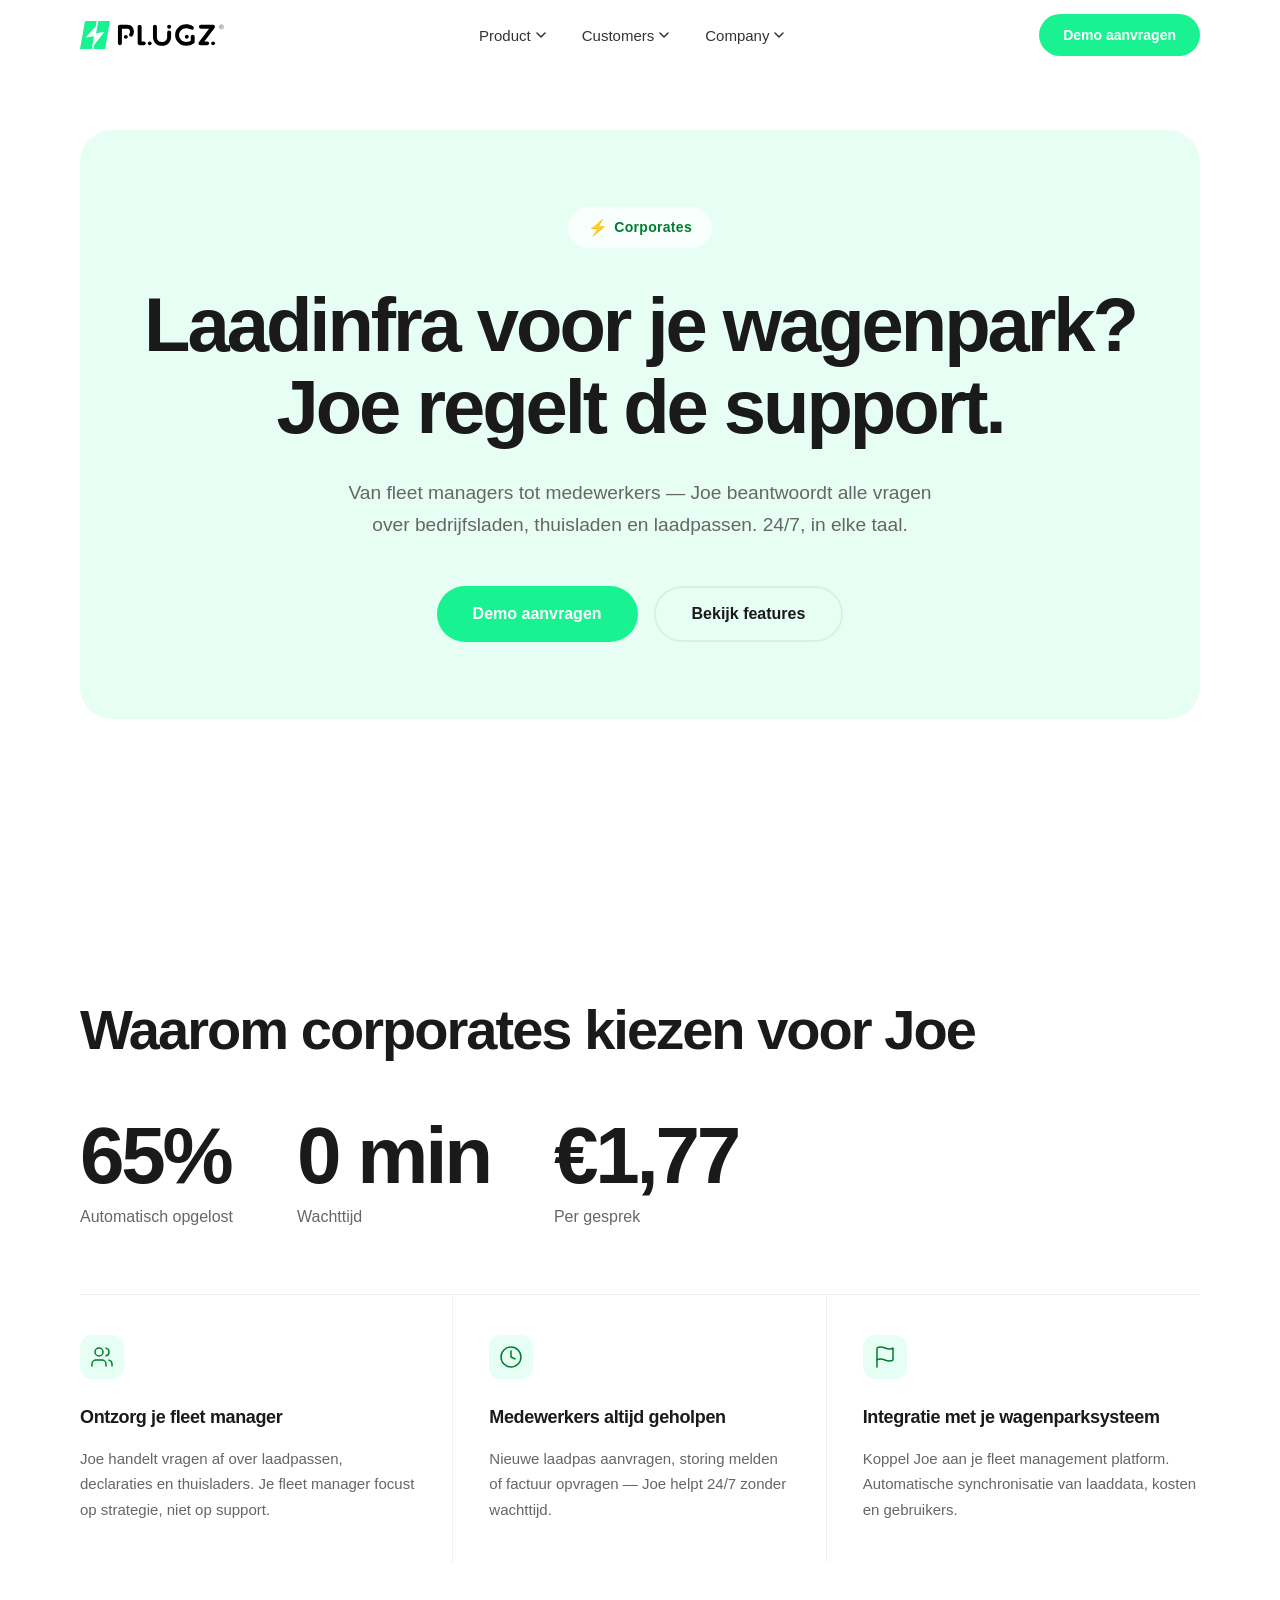
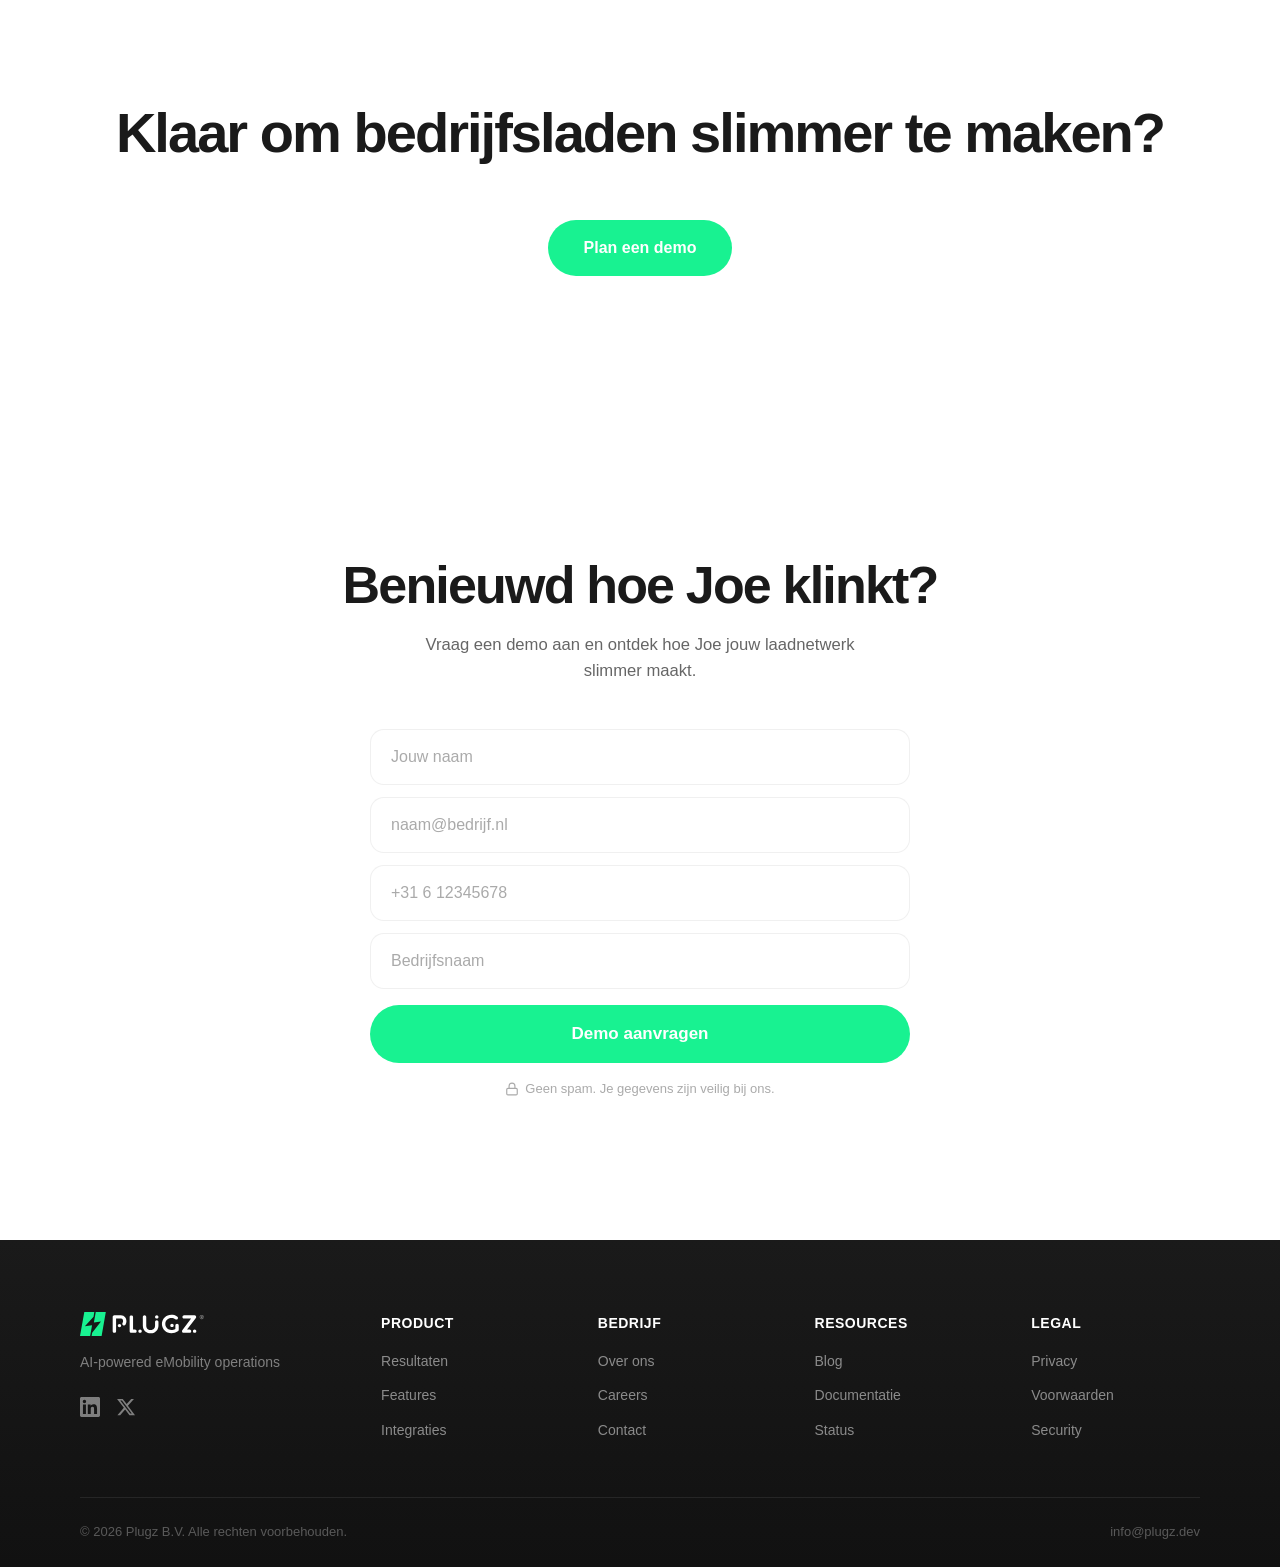
==== commit 8dca692e: "Add phone field to all subpage forms All industry pages (CPMS, CPO, Overheid, Corporates) now includ" ====
--- a/corporates.html
+++ b/corporates.html
@@ -215,6 +215,7 @@
           <div class="form-fields">
             <input type="text" name="firstname" placeholder="Jouw naam" required aria-label="Naam">
             <input type="email" name="email" placeholder="naam@bedrijf.nl" required aria-label="E-mailadres">
+            <input type="tel" name="phone" placeholder="+31 6 12345678" required aria-label="Telefoonnummer">
             <input type="text" name="company" placeholder="Bedrijfsnaam" required aria-label="Bedrijfsnaam">
           </div>
           <button type="submit" class="btn-primary btn-submit">Demo aanvragen</button>
--- a/styles.css
+++ b/styles.css
@@ -334,11 +334,6 @@
   color: var(--heading);
 }
 
-@media (max-width: 768px) {
-  .nav-links, .btn-nav { display: none; }
-  .hamburger { display: flex; }
-}
-
 /* ===== HERO ===== */
 .hero {
   padding-top: 130px;
@@ -480,7 +475,7 @@
 
 /* ===== SOCIAL PROOF ===== */
 .social-proof {
-  padding: 48px 0 56px;
+  padding: 24px 0 32px;
   border-bottom: 1px solid var(--border);
 }
 
@@ -494,25 +489,40 @@
   font-weight: 500;
 }
 
-.social-proof-logos {
-  display: flex;
-  align-items: center;
-  justify-content: center;
-  gap: clamp(20px, 3.5vw, 44px);
-  flex-wrap: wrap;
-}
-
-.social-proof-logos img {
+.marquee-track {
+  overflow: hidden;
+  width: 100%;
+}
+
+.marquee-content {
+  display: flex;
+  align-items: center;
+  gap: clamp(32px, 4vw, 56px);
+  width: max-content;
+  animation: marquee 30s linear infinite;
+}
+
+.marquee-track:hover .marquee-content {
+  animation-play-state: paused;
+}
+
+.marquee-content img {
   height: 28px;
   width: auto;
   opacity: 0.45;
   filter: grayscale(100%);
   transition: opacity 300ms var(--ease), filter 300ms var(--ease);
-}
-
-.social-proof-logos img:hover {
+  flex-shrink: 0;
+}
+
+.marquee-content img:hover {
   opacity: 0.8;
   filter: grayscale(0%);
+}
+
+@keyframes marquee {
+  0% { transform: translateX(0); }
+  100% { transform: translateX(-50%); }
 }
 
 /* ===== PROBLEM ===== */
@@ -737,6 +747,11 @@
   min-height: 400px;
 }
 
+/* Inline visuals (inside tabs) — hidden on desktop */
+.feature-inline-visual {
+  display: none;
+}
+
 .feature-visual-panel {
   display: none;
   animation: fadeUp 400ms var(--ease);
@@ -933,6 +948,51 @@
 .monitor-alert svg {
   flex-shrink: 0;
   color: #f59e0b;
+}
+
+/* ===== STRIP CTA ===== */
+.strip-cta {
+  padding: 20px 0;
+  background: rgba(24, 242, 145, 0.06);
+  border-top: 1px solid rgba(24, 242, 145, 0.1);
+  border-bottom: 1px solid rgba(24, 242, 145, 0.1);
+}
+
+.strip-cta-inner {
+  display: flex;
+  align-items: center;
+  justify-content: center;
+  gap: 20px;
+  flex-wrap: wrap;
+}
+
+.strip-cta-badge {
+  display: inline-flex;
+  align-items: center;
+  padding: 4px 14px;
+  background: rgba(24, 242, 145, 0.15);
+  color: var(--green-dark);
+  font-size: 13px;
+  font-weight: 600;
+  border-radius: var(--radius-pill);
+  letter-spacing: 0.3px;
+}
+
+.strip-cta-text {
+  font-size: 15px;
+  font-weight: 500;
+  color: var(--body);
+}
+
+.strip-cta-link {
+  font-size: 15px;
+  font-weight: 600;
+  color: var(--green-dark);
+  transition: color 200ms var(--ease);
+}
+
+.strip-cta-link:hover {
+  color: var(--heading);
 }
 
 /* ===== METRICS ===== */
@@ -1240,67 +1300,6 @@
 }
 
 /* ===== TESTIMONIAL ===== */
-.testimonial { text-align: center; }
-
-.testimonial-card {
-  border: 1px solid var(--border);
-  border-radius: var(--radius-card);
-  padding: clamp(44px, 5vw, 72px);
-  max-width: 780px;
-  margin: 0 auto;
-  position: relative;
-  overflow: hidden;
-}
-
-.testimonial-card::before {
-  content: '';
-  position: absolute;
-  top: 0;
-  left: 0;
-  right: 0;
-  height: 3px;
-  background: linear-gradient(90deg, var(--green), var(--green-light));
-}
-
-.testimonial-quote-mark {
-  font-size: 80px;
-  color: var(--green);
-  line-height: 1;
-  font-family: Georgia, serif;
-  opacity: 0.3;
-  margin-bottom: -20px;
-}
-
-.testimonial-quote {
-  font-size: clamp(24px, 3.5vw, 40px);
-  font-weight: 700;
-  color: var(--heading);
-  letter-spacing: -0.03em;
-  line-height: 1.25;
-  margin-bottom: 28px;
-}
-
-.testimonial-author {
-  display: flex;
-  align-items: center;
-  justify-content: center;
-  gap: 8px;
-  font-size: 16px;
-}
-
-.testimonial-author strong {
-  color: var(--heading);
-}
-
-.testimonial-author span {
-  color: var(--muted);
-}
-
-.testimonial-author span::before {
-  content: '—';
-  margin-right: 8px;
-}
-
 /* ===== ABOUT US ===== */
 .about-us {
   background: #f7f8fa;
@@ -1401,6 +1400,88 @@
   display: inline-block;
 }
 
+/* ===== NEWS ===== */
+.news {
+  background: #fff;
+}
+
+.news-header {
+  display: flex;
+  flex-direction: row;
+  justify-content: space-between;
+  align-items: baseline;
+  margin-bottom: 40px;
+}
+
+.news-heading {
+  font-size: clamp(32px, 5vw, 48px);
+  font-weight: 700;
+  letter-spacing: -0.03em;
+  color: var(--heading);
+}
+
+.news-see-more {
+  font-size: 15px;
+  color: var(--muted);
+  transition: color 200ms var(--ease);
+}
+
+.news-see-more:hover {
+  color: var(--heading);
+}
+
+.news-grid {
+  display: grid;
+  grid-template-columns: repeat(3, 1fr);
+  gap: 28px;
+}
+
+.news-card {
+  display: block;
+  text-decoration: none;
+}
+
+.news-card-image {
+  height: 240px;
+  border-radius: 16px;
+  display: flex;
+  align-items: center;
+  justify-content: center;
+  overflow: hidden;
+  margin-bottom: 20px;
+}
+
+.news-card-logo {
+  font-size: 24px;
+  font-weight: 700;
+  color: white;
+}
+
+.news-card-icon {
+  display: block;
+}
+
+.news-card-quote {
+  font-size: 16px;
+  font-weight: 600;
+  color: var(--heading);
+  padding: 24px;
+  text-align: center;
+}
+
+.news-card h3 {
+  font-size: 18px;
+  font-weight: 600;
+  color: var(--heading);
+  margin-bottom: 8px;
+  line-height: 1.35;
+}
+
+.news-card-meta {
+  font-size: 14px;
+  color: var(--muted);
+}
+
 /* ===== SAFE & SECURE ===== */
 .safe-secure {
   background: #f7f8fa;
@@ -1771,25 +1852,240 @@
   color: rgba(255, 255, 255, 0.3);
 }
 
+/* ===== ARTICLE MODALS ===== */
+.article-modal-overlay {
+  position: fixed;
+  inset: 0;
+  z-index: 2000;
+  background: rgba(0, 0, 0, 0.6);
+  backdrop-filter: blur(8px);
+  -webkit-backdrop-filter: blur(8px);
+  display: flex;
+  align-items: center;
+  justify-content: center;
+  padding: 40px 20px;
+  opacity: 0;
+  visibility: hidden;
+  transition: opacity 300ms var(--ease), visibility 300ms var(--ease);
+}
+
+.article-modal-overlay.open {
+  opacity: 1;
+  visibility: visible;
+}
+
+.article-modal {
+  background: #fff;
+  border-radius: 20px;
+  max-width: 720px;
+  width: 100%;
+  max-height: calc(100vh - 80px);
+  overflow-y: auto;
+  position: relative;
+  transform: translateY(20px) scale(0.97);
+  transition: transform 300ms var(--ease);
+  scrollbar-width: none;
+  -ms-overflow-style: none;
+}
+
+.article-modal::-webkit-scrollbar {
+  display: none;
+}
+
+.article-modal-overlay.open .article-modal {
+  transform: translateY(0) scale(1);
+}
+
+.article-modal-close {
+  position: absolute;
+  top: 16px;
+  right: 16px;
+  width: 40px;
+  height: 40px;
+  border-radius: 50%;
+  background: rgba(255, 255, 255, 0.9);
+  backdrop-filter: blur(8px);
+  display: flex;
+  align-items: center;
+  justify-content: center;
+  font-size: 24px;
+  color: var(--heading);
+  cursor: pointer;
+  z-index: 10;
+  transition: background 200ms var(--ease);
+  line-height: 1;
+}
+
+.article-modal-close:hover {
+  background: #fff;
+  box-shadow: var(--shadow-card);
+}
+
+.article-modal-header {
+  height: 200px;
+  border-radius: 20px 20px 0 0;
+  display: flex;
+  align-items: center;
+  justify-content: center;
+}
+
+.article-modal-body {
+  padding: 40px 48px 48px;
+}
+
+.article-modal-meta {
+  font-size: 13px;
+  color: var(--muted);
+  margin-bottom: 12px;
+  text-transform: uppercase;
+  letter-spacing: 0.5px;
+}
+
+.article-modal-body h2 {
+  font-size: clamp(24px, 3vw, 32px);
+  font-weight: 700;
+  color: var(--heading);
+  line-height: 1.2;
+  letter-spacing: -0.02em;
+  margin-bottom: 24px;
+}
+
+.article-modal-body h3 {
+  font-size: 18px;
+  font-weight: 700;
+  color: var(--heading);
+  margin-top: 32px;
+  margin-bottom: 12px;
+}
+
+.article-modal-body p {
+  font-size: 16px;
+  color: var(--body);
+  line-height: 1.75;
+  margin-bottom: 16px;
+}
+
+.article-modal-body ul {
+  list-style: none;
+  padding: 0;
+  margin-bottom: 16px;
+}
+
+.article-modal-body ul li {
+  font-size: 16px;
+  color: var(--body);
+  line-height: 1.75;
+  padding-left: 24px;
+  position: relative;
+  margin-bottom: 8px;
+}
+
+.article-modal-body ul li::before {
+  content: '';
+  position: absolute;
+  left: 0;
+  top: 11px;
+  width: 8px;
+  height: 8px;
+  background: var(--green);
+  border-radius: 50%;
+}
+
+.article-modal-body blockquote {
+  border-left: 3px solid var(--green);
+  padding: 16px 24px;
+  margin: 32px 0;
+  background: var(--green-subtle);
+  border-radius: 0 12px 12px 0;
+}
+
+.article-modal-body blockquote p {
+  font-size: 17px;
+  font-weight: 500;
+  color: var(--heading);
+  font-style: italic;
+  margin-bottom: 8px;
+}
+
+.article-modal-body blockquote cite {
+  font-size: 14px;
+  color: var(--muted);
+  font-style: normal;
+}
+
+.article-modal-cta {
+  margin-top: 40px;
+  padding-top: 32px;
+  border-top: 1px solid var(--border);
+}
+
 /* ===== RESPONSIVE ===== */
 @media (max-width: 1024px) {
+  /* Features ecosystem stacks */
   .features-ecosystem { grid-template-columns: 1fr; }
-  .features-visual { min-height: 350px; }
+  .features-visual { min-height: 300px; }
+
+  /* Metrics & bento */
   .metrics-bento { grid-template-columns: repeat(2, 1fr); }
   .bento-features { grid-template-columns: 1fr; }
+
+  /* Problem stats wrap */
   .problem-stats { flex-wrap: wrap; }
+
+  /* About card stacks */
   .about-card { grid-template-columns: 1fr; gap: 40px; }
+
+  /* FAQ stacks */
   .faq-inner { grid-template-columns: 1fr; gap: 40px; }
+
+  /* Safe & Secure stacks */
   .safe-secure-inner { flex-direction: column; text-align: center; }
   .safe-secure-sub { margin-left: auto; margin-right: auto; }
+
+  /* Footer */
   .footer-top { grid-template-columns: repeat(2, 1fr); }
   .footer-brand-col { grid-column: 1 / -1; }
 }
 
 @media (max-width: 768px) {
-  .hero { padding-top: 110px; }
-  .hero-card { padding: clamp(36px, 5vw, 56px) clamp(20px, 4vw, 40px); }
-
+  /* Nav */
+  .nav-links, .btn-nav { display: none; }
+  .hamburger { display: flex; }
+
+  /* Mobile menu full-screen overlay */
+  .mobile-menu {
+    padding: 100px 32px 48px;
+    align-items: flex-start;
+    justify-content: flex-start;
+    overflow-y: auto;
+    -webkit-overflow-scrolling: touch;
+    gap: 40px;
+  }
+  .mobile-menu a {
+    font-size: 20px;
+  }
+  .mobile-menu-section {
+    max-width: 100%;
+    gap: 14px;
+  }
+  .mobile-menu-section a {
+    font-size: 17px;
+  }
+
+  /* Hero */
+  .hero { padding-top: 100px; }
+  .hero-card {
+    padding: clamp(32px, 5vw, 48px) clamp(20px, 4vw, 32px);
+    border-radius: 24px;
+  }
+  .hero-heading { letter-spacing: -0.03em; }
+  .rotating-container { margin-bottom: 0; }
+
+  /* Social proof */
+  .social-proof { padding: 20px 0 24px; }
+  .social-proof-label { margin-bottom: 20px; font-size: 12px; }
+
+  /* Problem */
   .problem-stats { flex-direction: column; gap: 24px; }
   .problem-cards { grid-template-columns: 1fr; }
   .problem-card {
@@ -1798,52 +2094,151 @@
     padding: 28px 0;
   }
   .problem-card:last-child { border-bottom: none; }
-
-  .metrics-bento { grid-template-columns: repeat(2, 1fr); }
-
-  .about-card { padding: 32px; }
-
-  .safe-secure-badges { gap: 20px; }
-  .trust-badge-circle { width: 64px; height: 64px; }
-
+  .problem-card:first-child { padding-left: 0; }
+
+  /* Features - mobile stacking cards like lemonflow */
+  .features-ecosystem {
+    display: block;
+  }
+  .features-tabs {
+    display: flex;
+    flex-direction: column;
+    gap: 0;
+  }
+  .feature-tab {
+    border-left: none;
+    border: none;
+    border-radius: 24px;
+    padding: 32px 24px;
+    margin-bottom: 0;
+    background: #f7f8fa;
+    cursor: default;
+    position: sticky;
+    top: 70px;
+    z-index: 10;
+    box-shadow: 0 -4px 20px rgba(0,0,0,0.06);
+  }
+  .feature-tab:nth-child(1) { top: 70px; z-index: 11; }
+  .feature-tab:nth-child(2) { top: 90px; z-index: 12; }
+  .feature-tab:nth-child(3) { top: 110px; z-index: 13; }
+  .feature-tab.active {
+    border-color: transparent;
+    background: #f7f8fa;
+  }
+  .feature-tab h3 {
+    font-size: 22px;
+    font-weight: 700;
+    margin-bottom: 12px;
+  }
+  .feature-tab p {
+    font-size: 15px;
+    margin-bottom: 20px;
+  }
+  /* Show inline visuals on mobile */
+  .feature-inline-visual {
+    display: block;
+    margin-top: 4px;
+  }
+  .feature-inline-visual .visual-mockup {
+    min-height: auto;
+    padding: 20px;
+    border-radius: 16px;
+  }
+  /* Hide desktop visual panel on mobile */
+  .features-visual {
+    display: none;
+  }
+
+  /* Integration bento */
+  .bento-features { grid-template-columns: 1fr; }
+  .bento-feature-card { padding: 28px; }
+
+  /* Metrics - stacking cards on mobile */
+  .metrics-bento {
+    display: flex;
+    flex-direction: column;
+    gap: 0;
+  }
+  .bento-card {
+    padding: 40px 28px;
+    position: sticky;
+    z-index: 10;
+    box-shadow: 0 -4px 20px rgba(0,0,0,0.06);
+    border-radius: 24px;
+  }
+  .bento-card:nth-child(1) { top: 70px; z-index: 11; }
+  .bento-card:nth-child(2) { top: 90px; z-index: 12; }
+  .bento-card:nth-child(3) { top: 110px; z-index: 13; }
+  .bento-card:nth-child(4) { top: 130px; z-index: 14; }
+  .bento-card:nth-child(5) { top: 150px; z-index: 15; }
+  .bento-card:nth-child(6) { top: 170px; z-index: 16; }
+
+  /* Break CTA */
+  .break-cta-inner {
+    padding: clamp(60px, 8vw, 100px) clamp(24px, 4vw, 48px);
+  }
+
+  /* Strip CTA */
+  .strip-cta-inner {
+    flex-direction: column;
+    text-align: center;
+    gap: 12px;
+  }
+
+  /* About */
+  .about-card { padding: 32px 24px; }
+  .about-photo-placeholder { aspect-ratio: 16 / 9; }
+
+  /* News */
+  .news-grid { grid-template-columns: 1fr; max-width: 480px; }
+  .news-card-image { height: 200px; }
+
+  /* Safe & Secure - keep badges in a row */
+  .safe-secure-badges { flex-direction: row; justify-content: center; gap: 20px; }
+  .trust-badge-circle { width: 56px; height: 56px; }
+  .trust-badge-circle svg { width: 24px; height: 24px; }
+  .trust-badge-label { font-size: 11px; }
+
+  /* FAQ */
+  .faq-inner { gap: 32px; }
+  .faq-heading { font-size: clamp(28px, 5vw, 36px); }
+
+  /* Footer */
   .footer-top { grid-template-columns: repeat(2, 1fr); gap: 32px; }
-
-  .hero-heading {
-    letter-spacing: -0.03em;
+  .footer-bottom-inner {
+    flex-direction: column;
+    text-align: center;
+    gap: 8px;
   }
 
-  .rotating-container {
-    margin-bottom: 0;
+  /* Monitor grid */
+  .monitor-grid { grid-template-columns: repeat(2, 1fr); }
+
+  /* Modals */
+  .article-modal {
+    width: 95%;
+    max-height: 90vh;
+    border-radius: 16px;
   }
-
-  .monitor-grid {
-    grid-template-columns: repeat(2, 1fr);
-  }
+  .article-modal-body { padding: 28px 24px 32px; }
+  .article-modal-header { height: 160px; }
 }
 
 @media (max-width: 480px) {
-  .metrics-bento { grid-template-columns: 1fr; }
-
-  .social-proof-logos {
-    display: grid;
-    grid-template-columns: repeat(2, 1fr);
-    gap: 16px 8px;
-    justify-items: center;
-  }
-
-  .hero-ctas {
-    flex-direction: column;
-  }
+  .marquee-content { gap: 24px; }
+  .hero-ctas { flex-direction: column; }
   .hero-ctas .btn-primary,
-  .hero-ctas .btn-secondary {
-    width: 100%;
-  }
-
+  .hero-ctas .btn-secondary { width: 100%; }
   .dash-row { flex-direction: column; }
   .monitor-grid { grid-template-columns: 1fr; }
-
   .footer-top { grid-template-columns: 1fr; }
-  .safe-secure-badges { flex-direction: column; align-items: center; }
+  .safe-secure-badges { flex-direction: row; justify-content: center; gap: 16px; }
+  .trust-badge-circle { width: 52px; height: 52px; }
+  .trust-badge-circle svg { width: 22px; height: 22px; }
+  .trust-badge-label { font-size: 10px; }
+  .about-card { padding: 24px 20px; }
+  .bento-feature-card { padding: 24px 20px; }
+  .problem-heading { font-size: clamp(28px, 6vw, 40px); }
 }
 
 /* ===== LEGAL PAGES ===== */
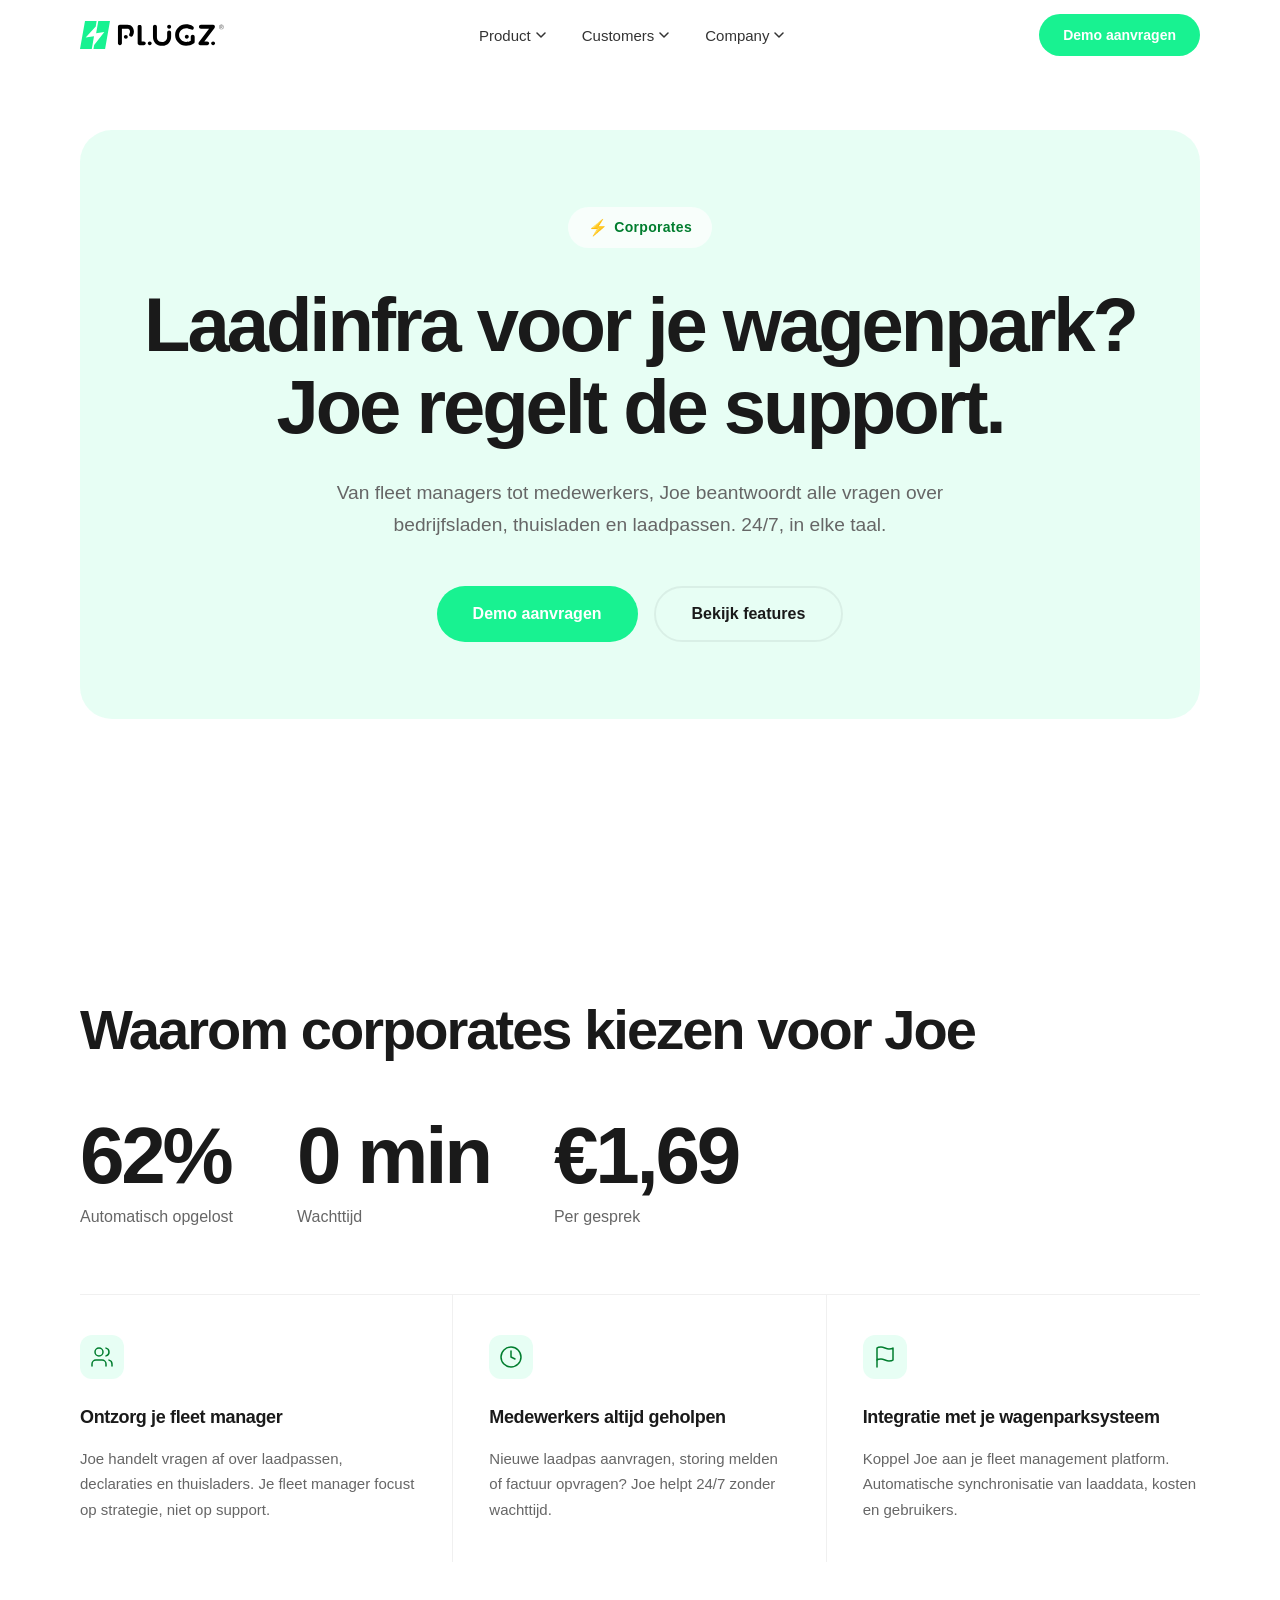
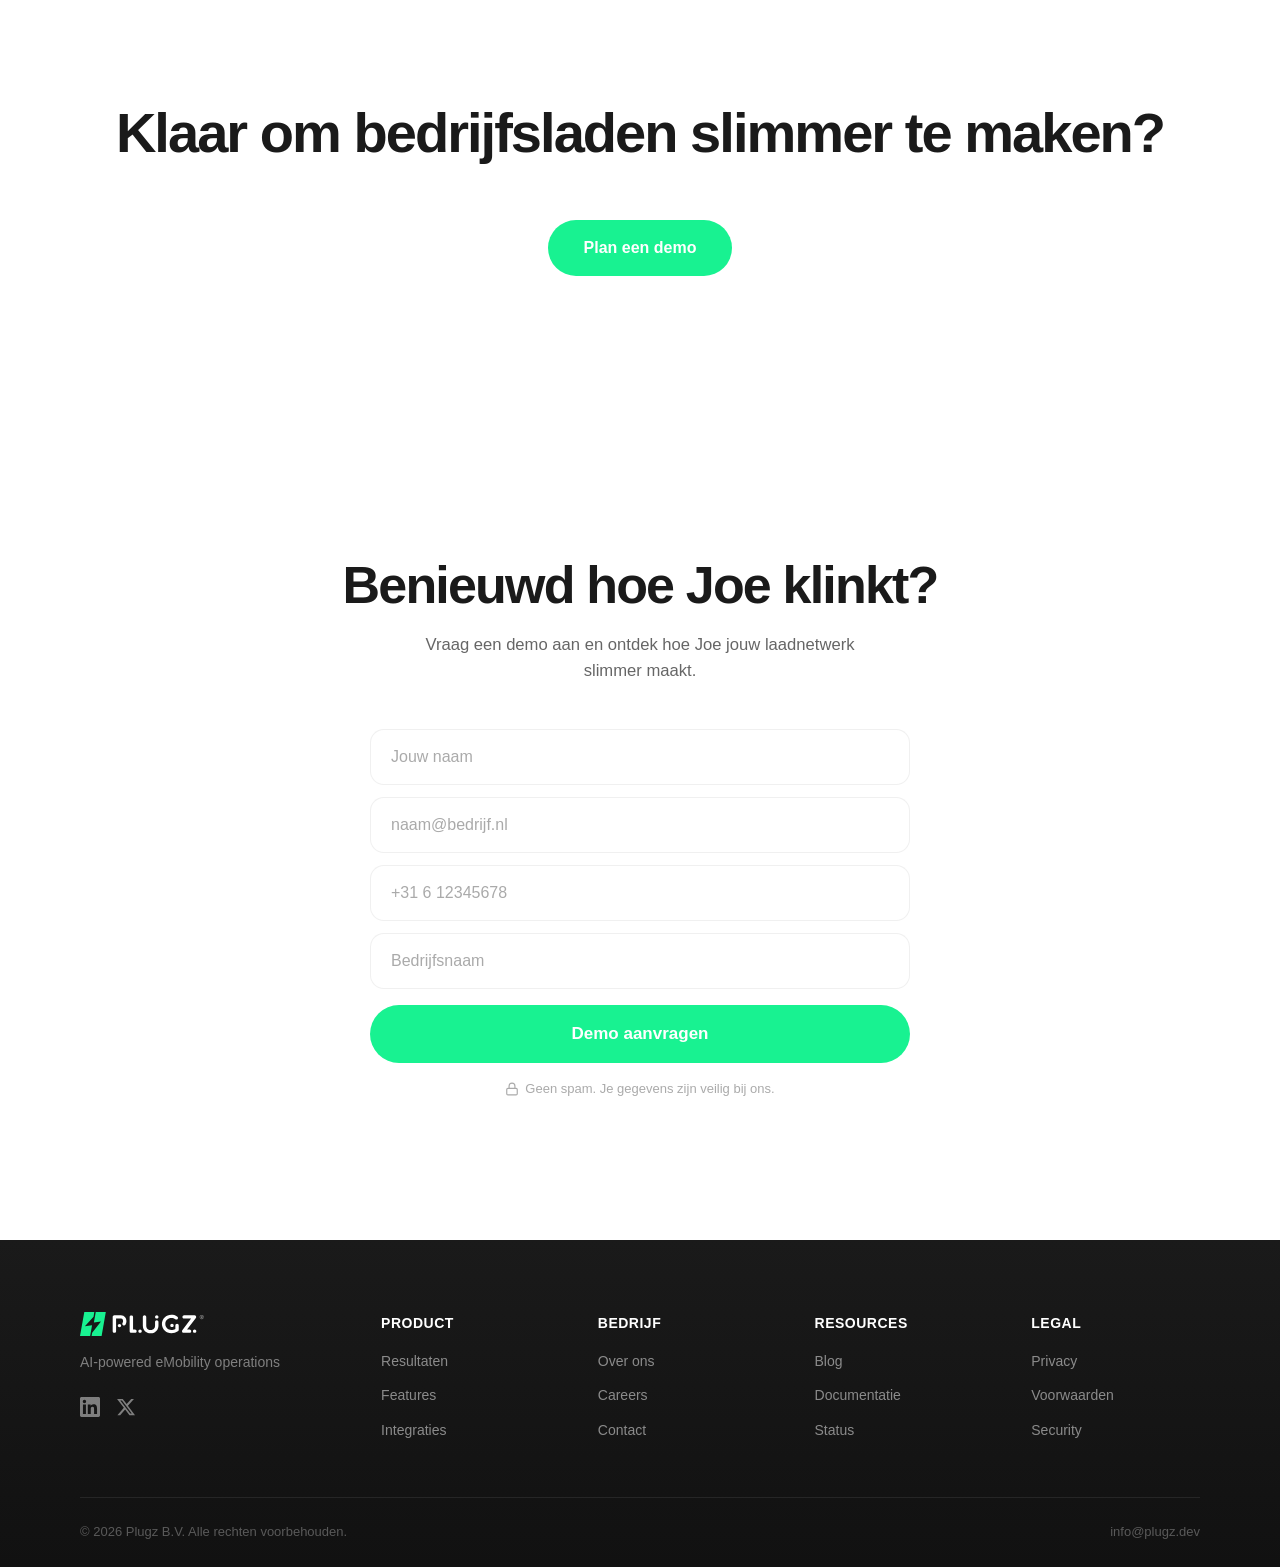
==== commit 8af41f36: "Clean up metrics cards + remove em dashes across site - Metrics bento: 2-column grid on mobile, remo" ====
--- a/corporates.html
+++ b/corporates.html
@@ -3,9 +3,9 @@
 <head>
   <meta charset="UTF-8">
   <meta name="viewport" content="width=device-width, initial-scale=1.0">
-  <title>Joe voor Corporates — AI Voice Agent | Plugz</title>
-  <meta name="description" content="Joe is de AI voice agent voor corporates. Wagenparkbeheer, bedrijfsladen en thuisladen — 24/7 support voor fleet managers en medewerkers.">
-  <meta property="og:title" content="Joe voor Corporates — AI Voice Agent | Plugz">
+  <title>Joe voor Corporates - AI Voice Agent | Plugz</title>
+  <meta name="description" content="Joe is de AI voice agent voor corporates. Wagenparkbeheer, bedrijfsladen en thuisladen met 24/7 support voor fleet managers en medewerkers.">
+  <meta property="og:title" content="Joe voor Corporates - AI Voice Agent | Plugz">
   <meta property="og:description" content="Joe beantwoordt alle vragen over bedrijfsladen, thuisladen en laadpassen. 24/7, in elke taal.">
   <meta property="og:url" content="https://joe.plugz.dev/corporates">
   <meta property="og:type" content="website">
@@ -135,7 +135,7 @@
         </h1>
 
         <p class="hero-sub">
-          Van fleet managers tot medewerkers — Joe beantwoordt alle vragen over bedrijfsladen, thuisladen en laadpassen. 24/7, in elke taal.
+          Van fleet managers tot medewerkers, Joe beantwoordt alle vragen over bedrijfsladen, thuisladen en laadpassen. 24/7, in elke taal.
         </p>
 
         <div class="hero-ctas">
@@ -179,7 +179,7 @@
             <svg width="24" height="24" viewBox="0 0 24 24" fill="none" stroke="currentColor" stroke-width="1.5" stroke-linecap="round" stroke-linejoin="round"><circle cx="12" cy="12" r="10"/><polyline points="12 6 12 12 16 14"/></svg>
           </div>
           <h3>Medewerkers altijd geholpen</h3>
-          <p>Nieuwe laadpas aanvragen, storing melden of factuur opvragen — Joe helpt 24/7 zonder wachttijd.</p>
+          <p>Nieuwe laadpas aanvragen, storing melden of factuur opvragen? Joe helpt 24/7 zonder wachttijd.</p>
         </div>
         <div class="problem-card">
           <div class="problem-card-icon">
--- a/styles.css
+++ b/styles.css
@@ -1037,7 +1037,6 @@
 
 .bento-large {
   grid-column: span 1;
-  background: var(--green-subtle);
 }
 
 .bento-accent {
@@ -2085,8 +2084,25 @@
   .social-proof { padding: 20px 0 24px; }
   .social-proof-label { margin-bottom: 20px; font-size: 12px; }
 
-  /* Problem */
-  .problem-stats { flex-direction: column; gap: 24px; }
+  /* Problem - stats in a row like Duna */
+  .problem-stats {
+    flex-direction: row;
+    gap: 0;
+    border: none;
+    padding: 28px 0;
+    margin-bottom: 48px;
+  }
+  .problem-stat {
+    flex: 1;
+    text-align: left;
+  }
+  .problem-stat-number {
+    font-size: clamp(32px, 8vw, 48px);
+    margin-bottom: 4px;
+  }
+  .problem-stat-label {
+    font-size: 13px;
+  }
   .problem-cards { grid-template-columns: 1fr; }
   .problem-card {
     border-right: none;
@@ -2153,25 +2169,18 @@
   .bento-features { grid-template-columns: 1fr; }
   .bento-feature-card { padding: 28px; }
 
-  /* Metrics - stacking cards on mobile */
+  /* Metrics */
   .metrics-bento {
-    display: flex;
-    flex-direction: column;
-    gap: 0;
+    display: grid;
+    grid-template-columns: repeat(2, 1fr);
+    gap: 12px;
   }
   .bento-card {
-    padding: 40px 28px;
-    position: sticky;
-    z-index: 10;
-    box-shadow: 0 -4px 20px rgba(0,0,0,0.06);
-    border-radius: 24px;
-  }
-  .bento-card:nth-child(1) { top: 70px; z-index: 11; }
-  .bento-card:nth-child(2) { top: 90px; z-index: 12; }
-  .bento-card:nth-child(3) { top: 110px; z-index: 13; }
-  .bento-card:nth-child(4) { top: 130px; z-index: 14; }
-  .bento-card:nth-child(5) { top: 150px; z-index: 15; }
-  .bento-card:nth-child(6) { top: 170px; z-index: 16; }
+    padding: 32px 20px;
+    position: relative;
+    box-shadow: none;
+    border-radius: 20px;
+  }
 
   /* Break CTA */
   .break-cta-inner {
